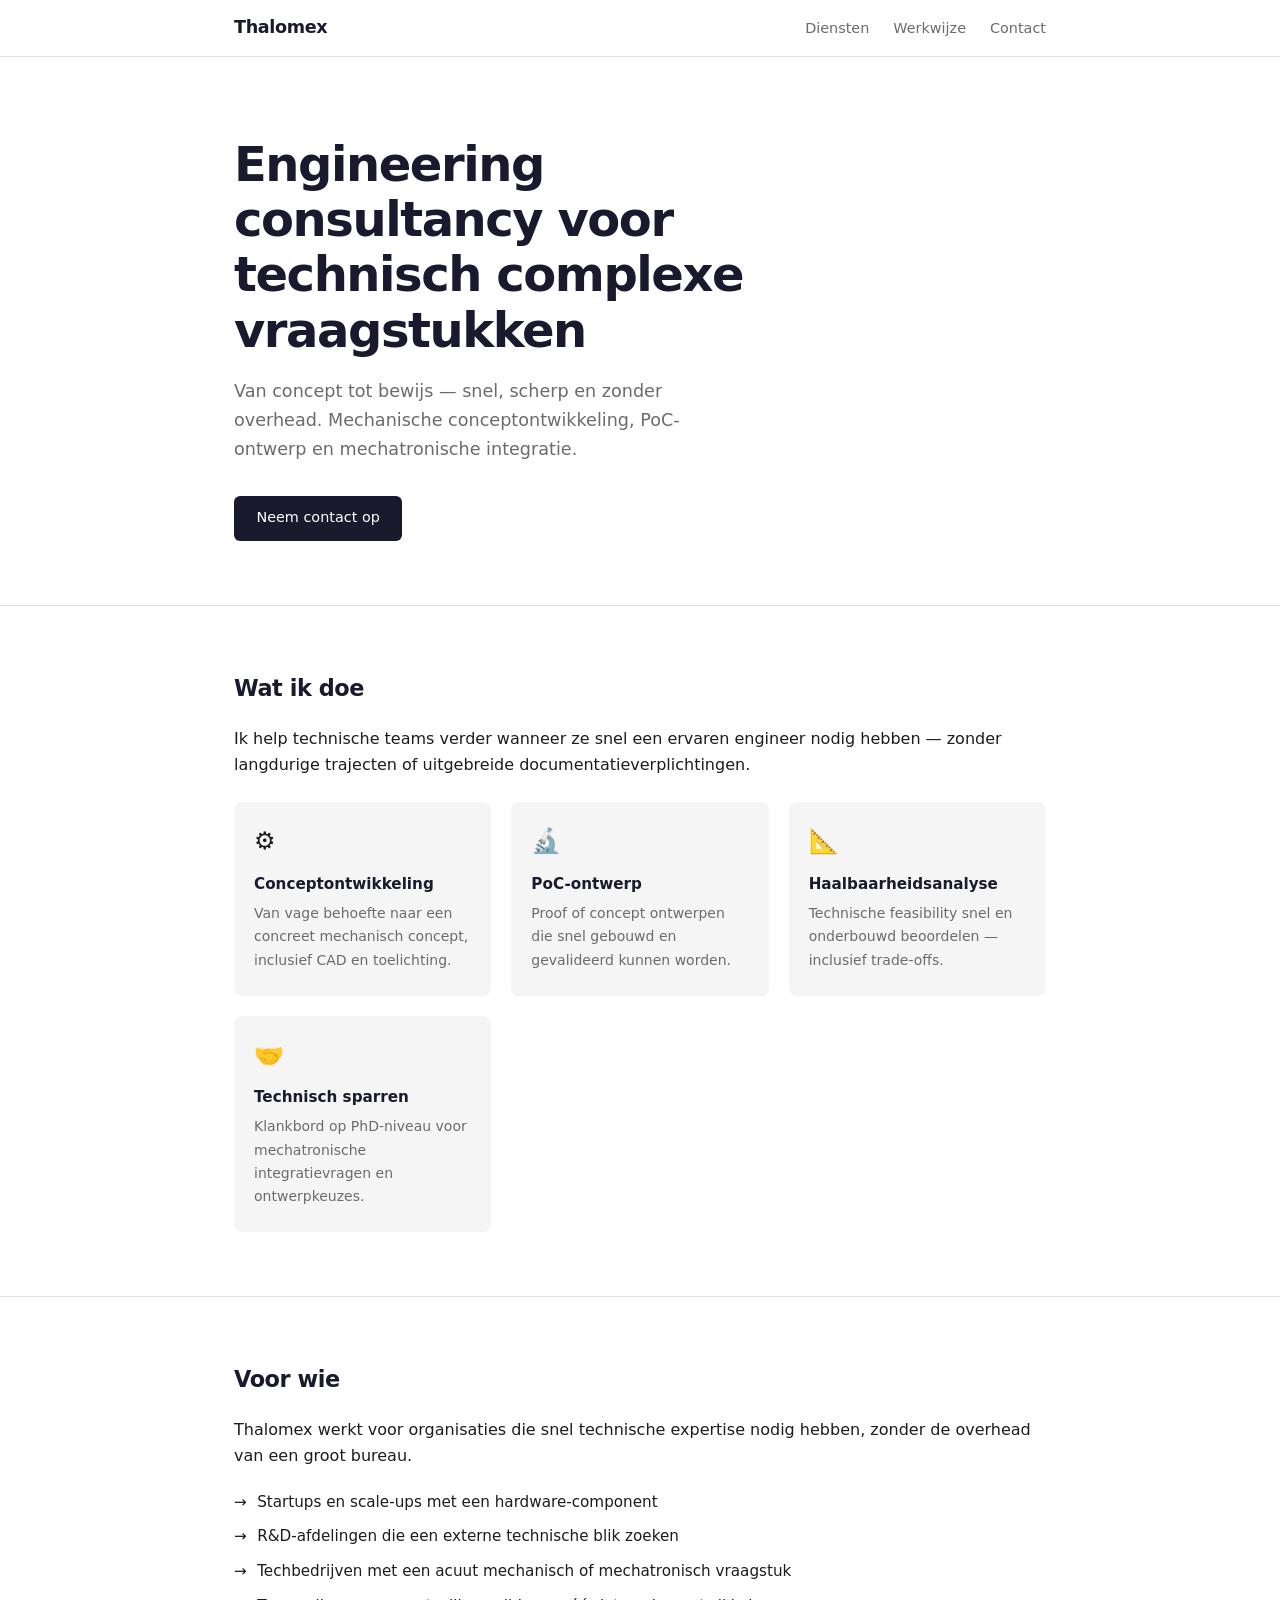
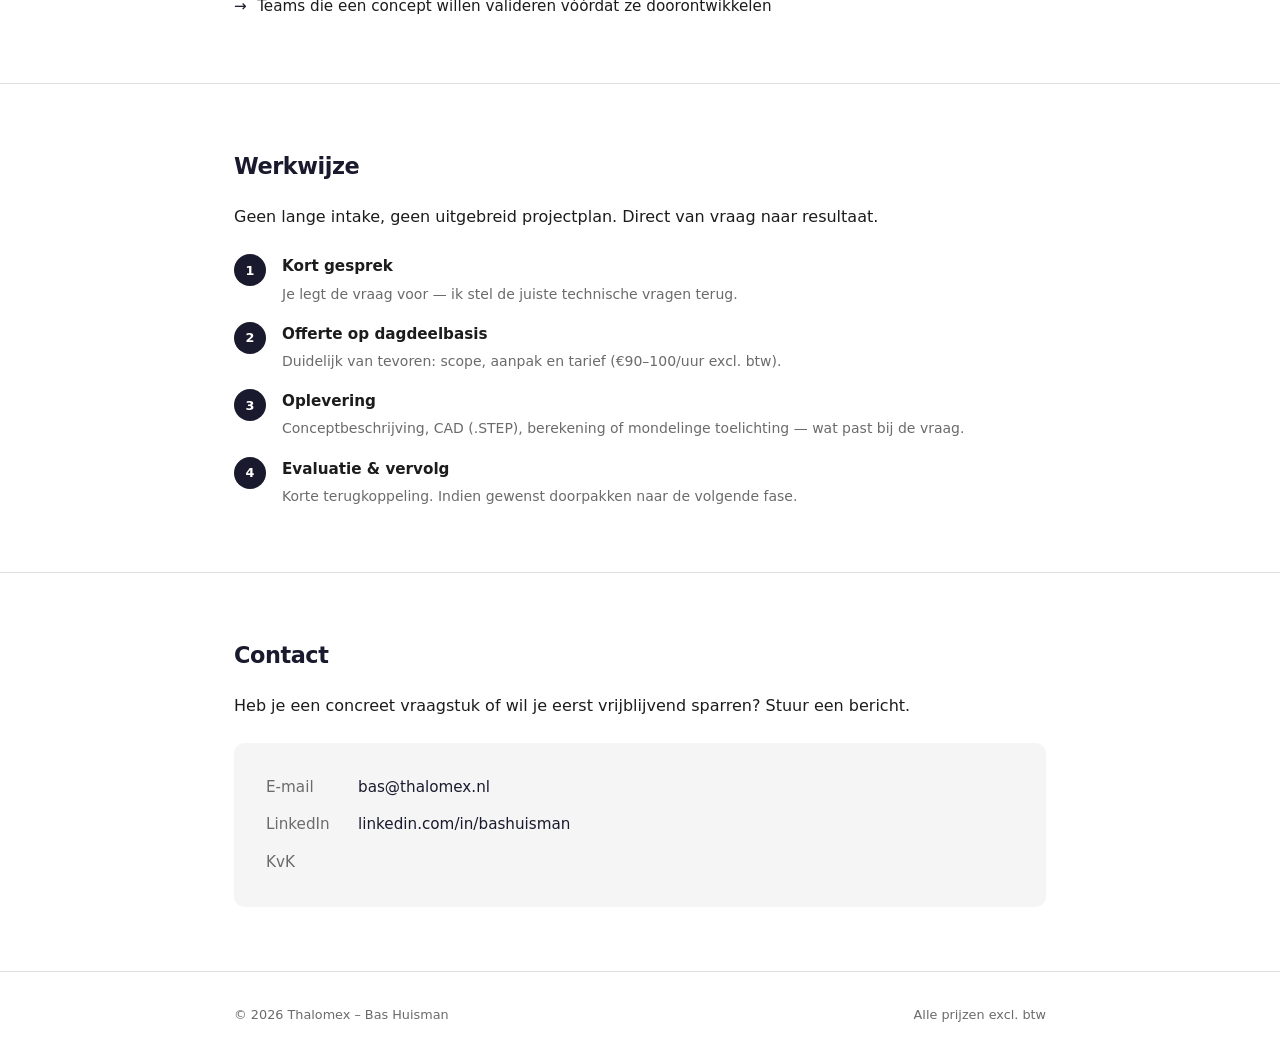
==== index.html @ b9c7ddb4 "Create index.html eerste versie" ====
<!DOCTYPE html>
<html lang="nl">
<head>
  <meta charset="UTF-8" />
  <meta name="viewport" content="width=device-width, initial-scale=1.0" />
  <meta name="description" content="Thalomex – engineering consultancy voor mechanische conceptontwikkeling, PoC-ontwerp en mechatronische integratie." />
  <title>Thalomex – Engineering Consultancy</title>
  <style>
    /* ── Reset & base ── */
    *, *::before, *::after { box-sizing: border-box; margin: 0; padding: 0; }

    :root {
      --clr-bg:       #ffffff;
      --clr-surface:  #f5f5f5;
      --clr-accent:   #1a1a2e;   /* donkerblauw – aanpassen naar merkkleur */
      --clr-text:     #1c1c1c;
      --clr-muted:    #6b6b6b;
      --clr-border:   #e0e0e0;
      --max-w:        860px;
      --gap:          2rem;
    }

    body {
      font-family: system-ui, -apple-system, "Segoe UI", sans-serif;
      background: var(--clr-bg);
      color: var(--clr-text);
      line-height: 1.65;
    }

    /* ── Layout helpers ── */
    .container {
      max-width: var(--max-w);
      margin: 0 auto;
      padding: 0 1.5rem;
    }

    section { padding: 4rem 0; }
    section + section { border-top: 1px solid var(--clr-border); }

    h2 {
      font-size: 1.4rem;
      font-weight: 600;
      letter-spacing: -0.02em;
      margin-bottom: 1.2rem;
      color: var(--clr-accent);
    }

    p { color: var(--clr-text); }
    p + p { margin-top: 0.75rem; }

    /* ── Header / nav ── */
    header {
      position: sticky;
      top: 0;
      background: var(--clr-bg);
      border-bottom: 1px solid var(--clr-border);
      z-index: 100;
    }

    nav {
      display: flex;
      align-items: center;
      justify-content: space-between;
      height: 3.5rem;
      max-width: var(--max-w);
      margin: 0 auto;
      padding: 0 1.5rem;
    }

    .nav-logo {
      font-weight: 700;
      font-size: 1.1rem;
      letter-spacing: -0.02em;
      color: var(--clr-accent);
      text-decoration: none;
    }

    .nav-links {
      display: flex;
      gap: 1.5rem;
      list-style: none;
    }

    .nav-links a {
      font-size: 0.9rem;
      color: var(--clr-muted);
      text-decoration: none;
      transition: color 0.15s;
    }

    .nav-links a:hover { color: var(--clr-accent); }

    /* ── Hero ── */
    #hero {
      padding: 5rem 0 4rem;
      border-top: none;
    }

    #hero h1 {
      font-size: clamp(2rem, 5vw, 3rem);
      font-weight: 700;
      letter-spacing: -0.03em;
      line-height: 1.15;
      color: var(--clr-accent);
      max-width: 620px;
      margin-bottom: 1.2rem;
    }

    #hero .tagline {
      font-size: 1.1rem;
      color: var(--clr-muted);
      max-width: 500px;
      margin-bottom: 2rem;
    }

    .btn {
      display: inline-block;
      padding: 0.65rem 1.4rem;
      background: var(--clr-accent);
      color: #fff;
      text-decoration: none;
      border-radius: 6px;
      font-size: 0.9rem;
      font-weight: 500;
      transition: opacity 0.15s;
    }

    .btn:hover { opacity: 0.85; }

    /* ── Diensten grid ── */
    .diensten-grid {
      display: grid;
      grid-template-columns: repeat(auto-fit, minmax(200px, 1fr));
      gap: 1.25rem;
      margin-top: 1.5rem;
    }

    .dienst-kaart {
      background: var(--clr-surface);
      border-radius: 8px;
      padding: 1.25rem 1.25rem 1.5rem;
    }

    .dienst-kaart .icon {
      font-size: 1.5rem;
      margin-bottom: 0.6rem;
      display: block;
    }

    .dienst-kaart strong {
      display: block;
      font-size: 0.95rem;
      font-weight: 600;
      margin-bottom: 0.35rem;
      color: var(--clr-accent);
    }

    .dienst-kaart p {
      font-size: 0.875rem;
      color: var(--clr-muted);
    }

    /* ── Voor wie ── */
    .voor-wie-lijst {
      list-style: none;
      margin-top: 1.25rem;
      display: flex;
      flex-direction: column;
      gap: 0.6rem;
    }

    .voor-wie-lijst li {
      display: flex;
      gap: 0.65rem;
      font-size: 0.95rem;
      color: var(--clr-text);
    }

    .voor-wie-lijst li::before {
      content: "→";
      color: var(--clr-accent);
      flex-shrink: 0;
    }

    /* ── Werkwijze ── */
    .stappen {
      margin-top: 1.5rem;
      display: flex;
      flex-direction: column;
      gap: 1rem;
      counter-reset: stap;
    }

    .stap {
      display: flex;
      gap: 1rem;
      align-items: flex-start;
    }

    .stap-nr {
      counter-increment: stap;
      flex-shrink: 0;
      width: 2rem;
      height: 2rem;
      border-radius: 50%;
      background: var(--clr-accent);
      color: #fff;
      font-size: 0.8rem;
      font-weight: 700;
      display: flex;
      align-items: center;
      justify-content: center;
    }

    .stap-nr::before { content: counter(stap); }

    .stap-tekst strong {
      display: block;
      font-size: 0.95rem;
      margin-bottom: 0.2rem;
    }

    .stap-tekst p {
      font-size: 0.875rem;
      color: var(--clr-muted);
    }

    /* ── Contact ── */
    #contact .contact-blok {
      background: var(--clr-surface);
      border-radius: 10px;
      padding: 2rem;
      margin-top: 1.5rem;
      display: flex;
      flex-direction: column;
      gap: 0.75rem;
    }

    .contact-regel {
      display: flex;
      gap: 0.75rem;
      align-items: center;
      font-size: 0.95rem;
    }

    .contact-regel .label {
      color: var(--clr-muted);
      width: 80px;
      flex-shrink: 0;
    }

    .contact-regel a {
      color: var(--clr-accent);
      text-decoration: none;
    }

    .contact-regel a:hover { text-decoration: underline; }

    /* ── Footer ── */
    footer {
      border-top: 1px solid var(--clr-border);
      padding: 2rem 0;
      font-size: 0.8rem;
      color: var(--clr-muted);
    }

    footer .container {
      display: flex;
      justify-content: space-between;
      align-items: center;
      flex-wrap: wrap;
      gap: 0.5rem;
    }

    /* ── Responsive ── */
    @media (max-width: 540px) {
      .nav-links { display: none; }
      .diensten-grid { grid-template-columns: 1fr; }
    }
  </style>
</head>
<body>

  <!-- ── Header ── -->
  <header>
    <nav>
      <a class="nav-logo" href="#hero">Thalomex</a>
      <ul class="nav-links">
        <li><a href="#diensten">Diensten</a></li>
        <li><a href="#werkwijze">Werkwijze</a></li>
        <li><a href="#contact">Contact</a></li>
      </ul>
    </nav>
  </header>

  <!-- ── Hero ── -->
  <section id="hero">
    <div class="container">
      <h1>Engineering consultancy voor technisch complexe vraagstukken</h1>
      <p class="tagline">
        Van concept tot bewijs — snel, scherp en zonder overhead.
        Mechanische conceptontwikkeling, PoC-ontwerp en mechatronische integratie.
      </p>
      <a class="btn" href="#contact">Neem contact op</a>
    </div>
  </section>

  <!-- ── Diensten ── -->
  <section id="diensten">
    <div class="container">
      <h2>Wat ik doe</h2>
      <p>Ik help technische teams verder wanneer ze snel een ervaren engineer nodig hebben — zonder langdurige trajecten of uitgebreide documentatieverplichtingen.</p>
      <div class="diensten-grid">
        <div class="dienst-kaart">
          <span class="icon">⚙️</span>
          <strong>Conceptontwikkeling</strong>
          <p>Van vage behoefte naar een concreet mechanisch concept, inclusief CAD en toelichting.</p>
        </div>
        <div class="dienst-kaart">
          <span class="icon">🔬</span>
          <strong>PoC-ontwerp</strong>
          <p>Proof of concept ontwerpen die snel gebouwd en gevalideerd kunnen worden.</p>
        </div>
        <div class="dienst-kaart">
          <span class="icon">📐</span>
          <strong>Haalbaarheidsanalyse</strong>
          <p>Technische feasibility snel en onderbouwd beoordelen — inclusief trade-offs.</p>
        </div>
        <div class="dienst-kaart">
          <span class="icon">🤝</span>
          <strong>Technisch sparren</strong>
          <p>Klankbord op PhD-niveau voor mechatronische integratievragen en ontwerpkeuzes.</p>
        </div>
      </div>
    </div>
  </section>

  <!-- ── Voor wie ── -->
  <section id="voor-wie">
    <div class="container">
      <h2>Voor wie</h2>
      <p>Thalomex werkt voor organisaties die snel technische expertise nodig hebben, zonder de overhead van een groot bureau.</p>
      <ul class="voor-wie-lijst">
        <li>Startups en scale-ups met een hardware-component</li>
        <li>R&amp;D-afdelingen die een externe technische blik zoeken</li>
        <li>Techbedrijven met een acuut mechanisch of mechatronisch vraagstuk</li>
        <li>Teams die een concept willen valideren vóórdat ze doorontwikkelen</li>
      </ul>
    </div>
  </section>

  <!-- ── Werkwijze ── -->
  <section id="werkwijze">
    <div class="container">
      <h2>Werkwijze</h2>
      <p>Geen lange intake, geen uitgebreid projectplan. Direct van vraag naar resultaat.</p>
      <div class="stappen">
        <div class="stap">
          <div class="stap-nr"></div>
          <div class="stap-tekst">
            <strong>Kort gesprek</strong>
            <p>Je legt de vraag voor — ik stel de juiste technische vragen terug.</p>
          </div>
        </div>
        <div class="stap">
          <div class="stap-nr"></div>
          <div class="stap-tekst">
            <strong>Offerte op dagdeelbasis</strong>
            <p>Duidelijk van tevoren: scope, aanpak en tarief (€90–100/uur excl. btw).</p>
          </div>
        </div>
        <div class="stap">
          <div class="stap-nr"></div>
          <div class="stap-tekst">
            <strong>Oplevering</strong>
            <p>Conceptbeschrijving, CAD (.STEP), berekening of mondelinge toelichting — wat past bij de vraag.</p>
          </div>
        </div>
        <div class="stap">
          <div class="stap-nr"></div>
          <div class="stap-tekst">
            <strong>Evaluatie &amp; vervolg</strong>
            <p>Korte terugkoppeling. Indien gewenst doorpakken naar de volgende fase.</p>
          </div>
        </div>
      </div>
    </div>
  </section>

  <!-- ── Contact ── -->
  <section id="contact">
    <div class="container">
      <h2>Contact</h2>
      <p>Heb je een concreet vraagstuk of wil je eerst vrijblijvend sparren? Stuur een bericht.</p>
      <div class="contact-blok">
        <div class="contact-regel">
          <span class="label">E-mail</span>
          <!-- Vervang door jouw zakelijk e-mailadres -->
          <a href="mailto:bas@thalomex.nl">bas@thalomex.nl</a>
        </div>
        <div class="contact-regel">
          <span class="label">LinkedIn</span>
          <!-- Vervang door jouw LinkedIn-URL -->
          <a href="https://linkedin.com/in/bashuisman" target="_blank" rel="noopener">linkedin.com/in/bashuisman</a>
        </div>
        <div class="contact-regel">
          <span class="label">KvK</span>
          <span><!-- Voeg KvK-nummer toe --></span>
        </div>
      </div>
    </div>
  </section>

  <!-- ── Footer ── -->
  <footer>
    <div class="container">
      <span>© 2026 Thalomex – Bas Huisman</span>
      <span>Alle prijzen excl. btw</span>
    </div>
  </footer>

</body>
</html>
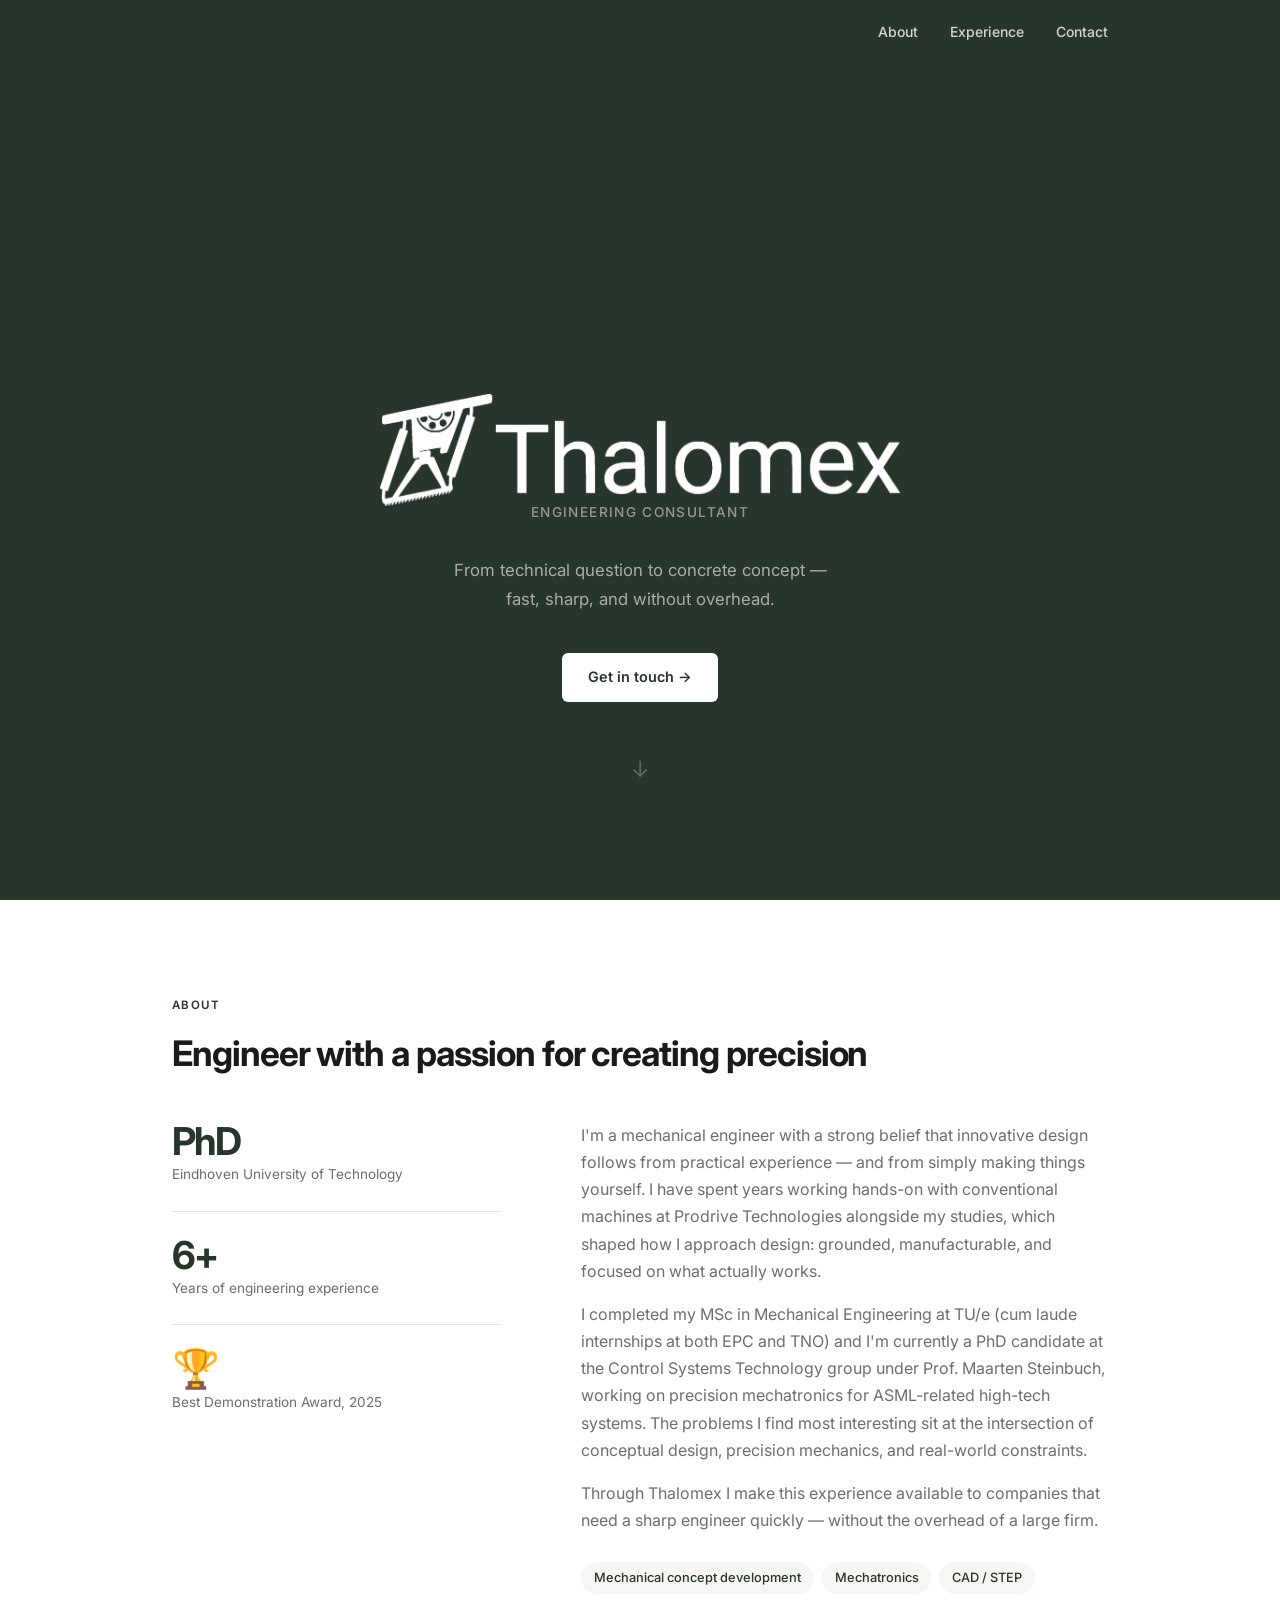
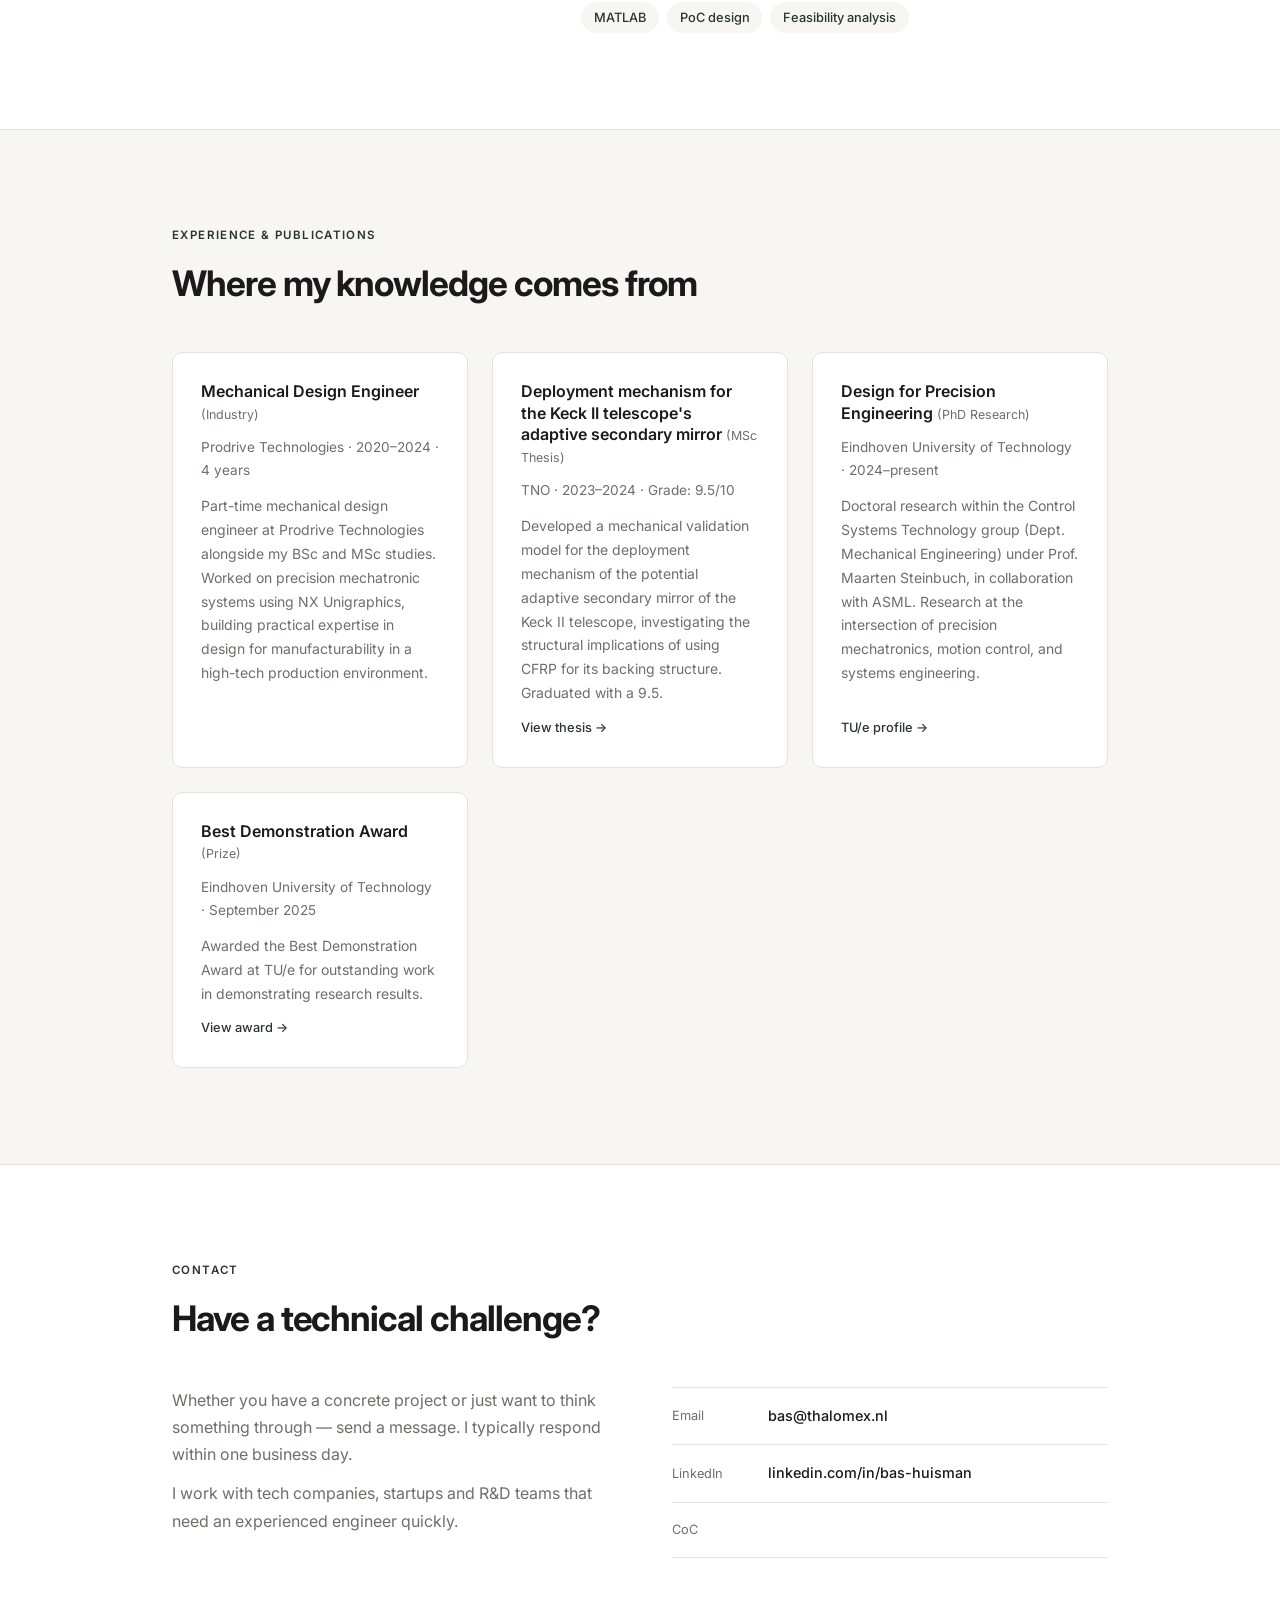
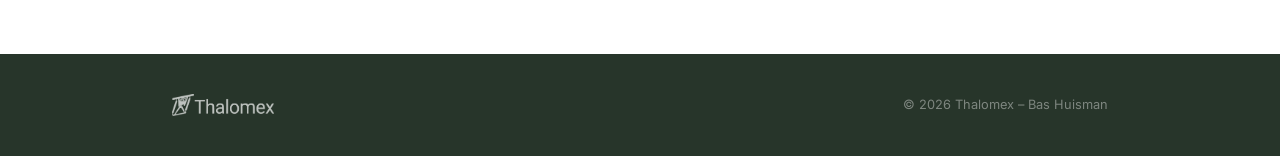
==== commit 0e1418f9: "2" ====
--- a/index.html
+++ b/index.html
@@ -1,411 +1,504 @@
 <!DOCTYPE html>
-<html lang="nl">
+<html lang="en">
 <head>
   <meta charset="UTF-8" />
   <meta name="viewport" content="width=device-width, initial-scale=1.0" />
-  <meta name="description" content="Thalomex – engineering consultancy voor mechanische conceptontwikkeling, PoC-ontwerp en mechatronische integratie." />
-  <title>Thalomex – Engineering Consultancy</title>
+  <meta name="description" content="Bas Huisman – engineering consultant. Mechanical concept development, PoC design and mechatronic integration via Thalomex." />
+  <title>Bas Huisman – Thalomex</title>
+  <link rel="preconnect" href="https://fonts.googleapis.com" />
+  <link rel="preconnect" href="https://fonts.gstatic.com" crossorigin />
+  <link href="https://fonts.googleapis.com/css2?family=Inter:wght@300;400;500;600;700&display=swap" rel="stylesheet" />
   <style>
-    /* ── Reset & base ── */
+
+    /* ─── Tokens ─────────────────────────────────────────────────── */
+    :root {
+      --green:     #27352a;
+      --white:     #ffffff;
+      --off-white: #f7f6f3;
+      --text:      #1a1a1a;
+      --muted:     #6b7068;
+      --border:    #e4e4e0;
+      --max:       1000px;
+      --radius:    10px;
+      --nav-h:     64px;
+      --nav-pad:   32px;
+      --logo-h:    28px;
+    }
+
+    /* ─── Reset ──────────────────────────────────────────────────── */
     *, *::before, *::after { box-sizing: border-box; margin: 0; padding: 0; }
-
-    :root {
-      --clr-bg:       #ffffff;
-      --clr-surface:  #f5f5f5;
-      --clr-accent:   #1a1a2e;   /* donkerblauw – aanpassen naar merkkleur */
-      --clr-text:     #1c1c1c;
-      --clr-muted:    #6b6b6b;
-      --clr-border:   #e0e0e0;
-      --max-w:        860px;
-      --gap:          2rem;
-    }
+    html { scroll-behavior: smooth; }
 
     body {
-      font-family: system-ui, -apple-system, "Segoe UI", sans-serif;
-      background: var(--clr-bg);
-      color: var(--clr-text);
-      line-height: 1.65;
-    }
-
-    /* ── Layout helpers ── */
-    .container {
-      max-width: var(--max-w);
+      font-family: 'Inter', system-ui, sans-serif;
+      background: var(--white);
+      color: var(--text);
+      line-height: 1.7;
+      -webkit-font-smoothing: antialiased;
+    }
+
+    img { display: block; max-width: 100%; }
+
+    /* ─── Utility ────────────────────────────────────────────────── */
+    .wrap {
+      max-width: var(--max);
       margin: 0 auto;
-      padding: 0 1.5rem;
-    }
-
-    section { padding: 4rem 0; }
-    section + section { border-top: 1px solid var(--clr-border); }
+      padding: 0 2rem;
+    }
+
+    .section { padding: 6rem 0; }
+
+    .section-label {
+      font-size: 0.72rem;
+      font-weight: 600;
+      letter-spacing: 0.12em;
+      text-transform: uppercase;
+      color: var(--green);
+      margin-bottom: 1rem;
+    }
 
     h2 {
+      font-size: clamp(1.6rem, 3vw, 2.2rem);
+      font-weight: 700;
+      letter-spacing: -0.03em;
+      line-height: 1.2;
+      color: var(--text);
+      margin-bottom: 1.25rem;
+    }
+
+    .divider { border: none; border-top: 1px solid var(--border); }
+
+    /* ─── Floating logo ──────────────────────────────────────────── */
+    /* Single logo element that lives at center of hero and flies to nav */
+    #floating-logo {
+      position: fixed;
+      z-index: 300;
+      pointer-events: none;
+      transform-origin: left top;
+      /* Position set by JS */
+    }
+
+    #floating-logo img {
+      height: var(--logo-h);
+      width: auto;
+      display: block;
+    }
+
+    #floating-logo .fl-dark { display: none; }
+
+    /* ─── Nav ────────────────────────────────────────────────────── */
+    #nav {
+      position: fixed;
+      top: 0; left: 0; right: 0;
+      z-index: 200;
+      transition: background 0.3s, border-color 0.3s;
+    }
+
+    #nav.scrolled {
+      background: rgba(255,255,255,0.96);
+      border-bottom: 1px solid var(--border);
+      backdrop-filter: blur(8px);
+    }
+
+    .nav-inner {
+      display: flex;
+      align-items: center;
+      justify-content: flex-end; /* links on the right; logo is floating */
+      height: var(--nav-h);
+      max-width: var(--max);
+      margin: 0 auto;
+      padding: 0 2rem;
+    }
+
+    .nav-links {
+      display: flex;
+      gap: 2rem;
+      list-style: none;
+    }
+
+    .nav-links a {
+      font-size: 0.875rem;
+      font-weight: 500;
+      text-decoration: none;
+      color: rgba(255,255,255,0.8);
+      transition: color 0.15s;
+    }
+
+    .nav-links a:hover { color: var(--white); }
+    #nav.scrolled .nav-links a { color: var(--muted); }
+    #nav.scrolled .nav-links a:hover { color: var(--text); }
+
+    /* ─── Hero ───────────────────────────────────────────────────── */
+    #hero {
+      background: var(--green);
+      min-height: 100svh;
+      display: flex;
+      flex-direction: column;
+      align-items: center;
+      justify-content: flex-end;
+      padding-bottom: 7rem;
+      text-align: center;
+    }
+
+    .hero-label {
+      font-size: 0.85rem;
+      font-weight: 500;
+      color: rgba(255,255,255,0.5);
+      letter-spacing: 0.1em;
+      text-transform: uppercase;
+      margin-bottom: 2rem;
+    }
+
+    .hero-sub {
+      font-size: 1.05rem;
+      color: rgba(255,255,255,0.6);
+      max-width: 460px;
+      margin: 0 auto 2.5rem;
+    }
+
+    .hero-cta {
+      display: inline-flex;
+      align-items: center;
+      gap: 0.5rem;
+      padding: 0.75rem 1.6rem;
+      background: var(--white);
+      color: var(--green);
+      border-radius: 6px;
+      font-size: 0.9rem;
+      font-weight: 600;
+      text-decoration: none;
+      transition: opacity 0.15s;
+    }
+
+    .hero-cta:hover { opacity: 0.9; }
+
+    /* Scroll hint */
+    .scroll-hint {
+      margin-top: 3rem;
+      color: rgba(255,255,255,0.25);
       font-size: 1.4rem;
+      animation: bounce 2s infinite;
+    }
+
+    @keyframes bounce {
+      0%, 100% { transform: translateY(0); }
+      50%       { transform: translateY(6px); }
+    }
+
+    /* ─── About ──────────────────────────────────────────────────── */
+    #about { background: var(--white); }
+
+    .about-grid {
+      display: grid;
+      grid-template-columns: 1fr 1.6fr;
+      gap: 5rem;
+      align-items: start;
+      margin-top: 3rem;
+    }
+
+    .about-stats {
+      display: flex;
+      flex-direction: column;
+      gap: 1.5rem;
+    }
+
+    .stat-block {
+      padding-bottom: 1.5rem;
+      border-bottom: 1px solid var(--border);
+    }
+
+    .stat-block:last-child { border-bottom: none; }
+
+    .stat-nr {
+      font-size: 2.4rem;
+      font-weight: 700;
+      letter-spacing: -0.04em;
+      color: var(--green);
+      line-height: 1;
+      margin-bottom: 0.2rem;
+    }
+
+    .stat-label { font-size: 0.85rem; color: var(--muted); }
+
+    .about-bio p {
+      color: var(--muted);
+      margin-bottom: 1rem;
+      font-size: 1rem;
+    }
+
+    .about-bio p:last-child { margin-bottom: 0; }
+
+    .tags {
+      display: flex;
+      flex-wrap: wrap;
+      gap: 0.5rem;
+      margin-top: 1.75rem;
+    }
+
+    .tag {
+      display: inline-block;
+      padding: 0.3rem 0.8rem;
+      background: var(--off-white);
+      border-radius: 100px;
+      font-size: 0.8rem;
+      font-weight: 500;
+      color: var(--green);
+    }
+
+    /* ─── Experience ─────────────────────────────────────────────── */
+    #experience { background: var(--off-white); }
+
+    .experience-grid {
+      display: grid;
+      grid-template-columns: repeat(auto-fit, minmax(280px, 1fr));
+      gap: 1.5rem;
+      margin-top: 3rem;
+    }
+
+    .exp-card {
+      background: var(--white);
+      border: 1px solid var(--border);
+      border-radius: var(--radius);
+      padding: 1.75rem;
+      display: flex;
+      flex-direction: column;
+      gap: 0.75rem;
+      transition: border-color 0.2s, box-shadow 0.2s;
+    }
+
+    .exp-card:hover {
+      border-color: var(--green);
+      box-shadow: 0 4px 20px rgba(39,53,42,0.08);
+    }
+
+    .exp-card h3 {
+      font-size: 1rem;
       font-weight: 600;
-      letter-spacing: -0.02em;
-      margin-bottom: 1.2rem;
-      color: var(--clr-accent);
-    }
-
-    p { color: var(--clr-text); }
-    p + p { margin-top: 0.75rem; }
-
-    /* ── Header / nav ── */
-    header {
-      position: sticky;
-      top: 0;
-      background: var(--clr-bg);
-      border-bottom: 1px solid var(--clr-border);
-      z-index: 100;
-    }
-
-    nav {
+      color: var(--text);
+      line-height: 1.35;
+    }
+
+    .exp-type {
+      font-size: 0.78rem;
+      font-weight: 400;
+      color: var(--muted);
+    }
+
+    .exp-card .org { font-size: 0.85rem; color: var(--muted); }
+    .exp-card p { font-size: 0.875rem; color: var(--muted); flex-grow: 1; }
+
+    .exp-link {
+      display: inline-flex;
+      align-items: center;
+      gap: 0.35rem;
+      font-size: 0.8rem;
+      font-weight: 500;
+      color: var(--green);
+      text-decoration: none;
+    }
+
+    .exp-link:hover { text-decoration: underline; }
+
+    /* ─── Contact ────────────────────────────────────────────────── */
+    #contact { background: var(--white); }
+
+    .contact-grid {
+      display: grid;
+      grid-template-columns: 1fr 1fr;
+      gap: 4rem;
+      align-items: start;
+      margin-top: 3rem;
+    }
+
+    .contact-intro p { color: var(--muted); margin-bottom: 0.75rem; }
+
+    .contact-details { display: flex; flex-direction: column; }
+
+    .contact-row {
+      display: flex;
+      gap: 1rem;
+      padding: 1rem 0;
+      border-bottom: 1px solid var(--border);
+      align-items: center;
+      font-size: 0.9rem;
+    }
+
+    .contact-row:first-child { border-top: 1px solid var(--border); }
+
+    .contact-row .lbl {
+      width: 80px;
+      flex-shrink: 0;
+      color: var(--muted);
+      font-size: 0.8rem;
+    }
+
+    .contact-row a { color: var(--text); text-decoration: none; font-weight: 500; }
+    .contact-row a:hover { color: var(--green); }
+
+    /* ─── Footer ─────────────────────────────────────────────────── */
+    footer { background: var(--green); padding: 2.5rem 0; }
+
+    .footer-inner {
       display: flex;
       align-items: center;
       justify-content: space-between;
-      height: 3.5rem;
-      max-width: var(--max-w);
-      margin: 0 auto;
-      padding: 0 1.5rem;
-    }
-
-    .nav-logo {
-      font-weight: 700;
-      font-size: 1.1rem;
-      letter-spacing: -0.02em;
-      color: var(--clr-accent);
-      text-decoration: none;
-    }
-
-    .nav-links {
-      display: flex;
-      gap: 1.5rem;
-      list-style: none;
-    }
-
-    .nav-links a {
-      font-size: 0.9rem;
-      color: var(--clr-muted);
-      text-decoration: none;
-      transition: color 0.15s;
-    }
-
-    .nav-links a:hover { color: var(--clr-accent); }
-
-    /* ── Hero ── */
-    #hero {
-      padding: 5rem 0 4rem;
-      border-top: none;
-    }
-
-    #hero h1 {
-      font-size: clamp(2rem, 5vw, 3rem);
-      font-weight: 700;
-      letter-spacing: -0.03em;
-      line-height: 1.15;
-      color: var(--clr-accent);
-      max-width: 620px;
-      margin-bottom: 1.2rem;
-    }
-
-    #hero .tagline {
-      font-size: 1.1rem;
-      color: var(--clr-muted);
-      max-width: 500px;
-      margin-bottom: 2rem;
-    }
-
-    .btn {
-      display: inline-block;
-      padding: 0.65rem 1.4rem;
-      background: var(--clr-accent);
-      color: #fff;
-      text-decoration: none;
-      border-radius: 6px;
-      font-size: 0.9rem;
-      font-weight: 500;
-      transition: opacity 0.15s;
-    }
-
-    .btn:hover { opacity: 0.85; }
-
-    /* ── Diensten grid ── */
-    .diensten-grid {
-      display: grid;
-      grid-template-columns: repeat(auto-fit, minmax(200px, 1fr));
-      gap: 1.25rem;
-      margin-top: 1.5rem;
-    }
-
-    .dienst-kaart {
-      background: var(--clr-surface);
-      border-radius: 8px;
-      padding: 1.25rem 1.25rem 1.5rem;
-    }
-
-    .dienst-kaart .icon {
-      font-size: 1.5rem;
-      margin-bottom: 0.6rem;
-      display: block;
-    }
-
-    .dienst-kaart strong {
-      display: block;
-      font-size: 0.95rem;
-      font-weight: 600;
-      margin-bottom: 0.35rem;
-      color: var(--clr-accent);
-    }
-
-    .dienst-kaart p {
-      font-size: 0.875rem;
-      color: var(--clr-muted);
-    }
-
-    /* ── Voor wie ── */
-    .voor-wie-lijst {
-      list-style: none;
-      margin-top: 1.25rem;
-      display: flex;
-      flex-direction: column;
-      gap: 0.6rem;
-    }
-
-    .voor-wie-lijst li {
-      display: flex;
-      gap: 0.65rem;
-      font-size: 0.95rem;
-      color: var(--clr-text);
-    }
-
-    .voor-wie-lijst li::before {
-      content: "→";
-      color: var(--clr-accent);
-      flex-shrink: 0;
-    }
-
-    /* ── Werkwijze ── */
-    .stappen {
-      margin-top: 1.5rem;
-      display: flex;
-      flex-direction: column;
+      flex-wrap: wrap;
       gap: 1rem;
-      counter-reset: stap;
-    }
-
-    .stap {
-      display: flex;
-      gap: 1rem;
-      align-items: flex-start;
-    }
-
-    .stap-nr {
-      counter-increment: stap;
-      flex-shrink: 0;
-      width: 2rem;
-      height: 2rem;
-      border-radius: 50%;
-      background: var(--clr-accent);
-      color: #fff;
-      font-size: 0.8rem;
-      font-weight: 700;
-      display: flex;
-      align-items: center;
-      justify-content: center;
-    }
-
-    .stap-nr::before { content: counter(stap); }
-
-    .stap-tekst strong {
-      display: block;
-      font-size: 0.95rem;
-      margin-bottom: 0.2rem;
-    }
-
-    .stap-tekst p {
-      font-size: 0.875rem;
-      color: var(--clr-muted);
-    }
-
-    /* ── Contact ── */
-    #contact .contact-blok {
-      background: var(--clr-surface);
-      border-radius: 10px;
-      padding: 2rem;
-      margin-top: 1.5rem;
-      display: flex;
-      flex-direction: column;
-      gap: 0.75rem;
-    }
-
-    .contact-regel {
-      display: flex;
-      gap: 0.75rem;
-      align-items: center;
-      font-size: 0.95rem;
-    }
-
-    .contact-regel .label {
-      color: var(--clr-muted);
-      width: 80px;
-      flex-shrink: 0;
-    }
-
-    .contact-regel a {
-      color: var(--clr-accent);
-      text-decoration: none;
-    }
-
-    .contact-regel a:hover { text-decoration: underline; }
-
-    /* ── Footer ── */
-    footer {
-      border-top: 1px solid var(--clr-border);
-      padding: 2rem 0;
-      font-size: 0.8rem;
-      color: var(--clr-muted);
-    }
-
-    footer .container {
-      display: flex;
-      justify-content: space-between;
-      align-items: center;
-      flex-wrap: wrap;
-      gap: 0.5rem;
-    }
-
-    /* ── Responsive ── */
-    @media (max-width: 540px) {
-      .nav-links { display: none; }
-      .diensten-grid { grid-template-columns: 1fr; }
-    }
+    }
+
+    footer img { height: 22px; width: auto; opacity: 0.7; }
+    .footer-copy { font-size: 0.8rem; color: rgba(255,255,255,0.4); }
+
+    /* ─── Fade-in ────────────────────────────────────────────────── */
+    .fade-in {
+      opacity: 0;
+      transform: translateY(20px);
+      transition: opacity 0.55s ease, transform 0.55s ease;
+    }
+
+    .fade-in.visible { opacity: 1; transform: translateY(0); }
+
+    /* ─── Responsive ─────────────────────────────────────────────── */
+    @media (max-width: 720px) {
+      .about-grid   { grid-template-columns: 1fr; gap: 2.5rem; }
+      .contact-grid { grid-template-columns: 1fr; }
+      .nav-links    { display: none; }
+      .section      { padding: 4rem 0; }
+    }
+
   </style>
 </head>
 <body>
 
-  <!-- ── Header ── -->
-  <header>
-    <nav>
-      <a class="nav-logo" href="#hero">Thalomex</a>
+  <!-- ── Floating logo (animates from hero center → nav) ── -->
+  <div id="floating-logo">
+    <img class="fl-white" src="logo_white.png" alt="Thalomex" />
+    <img class="fl-dark"  src="logo_dark.png"  alt="Thalomex" />
+  </div>
+
+  <!-- ── Nav (no logo here — floating logo takes that role) ── -->
+  <nav id="nav">
+    <div class="nav-inner">
       <ul class="nav-links">
-        <li><a href="#diensten">Diensten</a></li>
-        <li><a href="#werkwijze">Werkwijze</a></li>
+        <li><a href="#about">About</a></li>
+        <li><a href="#experience">Experience</a></li>
         <li><a href="#contact">Contact</a></li>
       </ul>
-    </nav>
-  </header>
+    </div>
+  </nav>
 
   <!-- ── Hero ── -->
   <section id="hero">
-    <div class="container">
-      <h1>Engineering consultancy voor technisch complexe vraagstukken</h1>
-      <p class="tagline">
-        Van concept tot bewijs — snel, scherp en zonder overhead.
-        Mechanische conceptontwikkeling, PoC-ontwerp en mechatronische integratie.
-      </p>
-      <a class="btn" href="#contact">Neem contact op</a>
+    <div class="hero-text">
+      <p class="hero-label">Engineering Consultant</p>
+      <p class="hero-sub">From technical question to concrete concept —<br>fast, sharp, and without overhead.</p>
+      <a class="hero-cta" href="#contact">Get in touch →</a>
+      <div class="scroll-hint">↓</div>
     </div>
   </section>
 
-  <!-- ── Diensten ── -->
-  <section id="diensten">
-    <div class="container">
-      <h2>Wat ik doe</h2>
-      <p>Ik help technische teams verder wanneer ze snel een ervaren engineer nodig hebben — zonder langdurige trajecten of uitgebreide documentatieverplichtingen.</p>
-      <div class="diensten-grid">
-        <div class="dienst-kaart">
-          <span class="icon">⚙️</span>
-          <strong>Conceptontwikkeling</strong>
-          <p>Van vage behoefte naar een concreet mechanisch concept, inclusief CAD en toelichting.</p>
-        </div>
-        <div class="dienst-kaart">
-          <span class="icon">🔬</span>
-          <strong>PoC-ontwerp</strong>
-          <p>Proof of concept ontwerpen die snel gebouwd en gevalideerd kunnen worden.</p>
-        </div>
-        <div class="dienst-kaart">
-          <span class="icon">📐</span>
-          <strong>Haalbaarheidsanalyse</strong>
-          <p>Technische feasibility snel en onderbouwd beoordelen — inclusief trade-offs.</p>
-        </div>
-        <div class="dienst-kaart">
-          <span class="icon">🤝</span>
-          <strong>Technisch sparren</strong>
-          <p>Klankbord op PhD-niveau voor mechatronische integratievragen en ontwerpkeuzes.</p>
+  <!-- ── About ── -->
+  <section id="about" class="section">
+    <div class="wrap">
+      <p class="section-label fade-in">About</p>
+      <h2 class="fade-in">Engineer with a passion for creating precision</h2>
+      <div class="about-grid">
+        <div class="about-stats fade-in">
+          <div class="stat-block">
+            <div class="stat-nr">PhD</div>
+            <div class="stat-label">Eindhoven University of Technology</div>
+          </div>
+          <div class="stat-block">
+            <div class="stat-nr">6+</div>
+            <div class="stat-label">Years of engineering experience</div>
+          </div>
+          <div class="stat-block">
+            <div class="stat-nr">🏆</div>
+            <div class="stat-label">Best Demonstration Award, 2025</div>
+          </div>
+        </div>
+        <div class="about-bio fade-in">
+          <p>I'm a mechanical engineer with a strong belief that innovative design follows from practical experience — and from simply making things yourself. I have spent years working hands-on with conventional machines at Prodrive Technologies alongside my studies, which shaped how I approach design: grounded, manufacturable, and focused on what actually works.</p>
+          <p>I completed my MSc in Mechanical Engineering at TU/e (cum laude internships at both EPC and TNO) and I'm currently a PhD candidate at the Control Systems Technology group under Prof. Maarten Steinbuch, working on precision mechatronics for ASML-related high-tech systems. The problems I find most interesting sit at the intersection of conceptual design, precision mechanics, and real-world constraints.</p>
+          <p>Through Thalomex I make this experience available to companies that need a sharp engineer quickly — without the overhead of a large firm.</p>
+          <div class="tags">
+            <span class="tag">Mechanical concept development</span>
+            <span class="tag">Mechatronics</span>
+            <span class="tag">CAD / STEP</span>
+            <span class="tag">MATLAB</span>
+            <span class="tag">PoC design</span>
+            <span class="tag">Feasibility analysis</span>
+          </div>
         </div>
       </div>
     </div>
   </section>
 
-  <!-- ── Voor wie ── -->
-  <section id="voor-wie">
-    <div class="container">
-      <h2>Voor wie</h2>
-      <p>Thalomex werkt voor organisaties die snel technische expertise nodig hebben, zonder de overhead van een groot bureau.</p>
-      <ul class="voor-wie-lijst">
-        <li>Startups en scale-ups met een hardware-component</li>
-        <li>R&amp;D-afdelingen die een externe technische blik zoeken</li>
-        <li>Techbedrijven met een acuut mechanisch of mechatronisch vraagstuk</li>
-        <li>Teams die een concept willen valideren vóórdat ze doorontwikkelen</li>
-      </ul>
-    </div>
-  </section>
-
-  <!-- ── Werkwijze ── -->
-  <section id="werkwijze">
-    <div class="container">
-      <h2>Werkwijze</h2>
-      <p>Geen lange intake, geen uitgebreid projectplan. Direct van vraag naar resultaat.</p>
-      <div class="stappen">
-        <div class="stap">
-          <div class="stap-nr"></div>
-          <div class="stap-tekst">
-            <strong>Kort gesprek</strong>
-            <p>Je legt de vraag voor — ik stel de juiste technische vragen terug.</p>
-          </div>
-        </div>
-        <div class="stap">
-          <div class="stap-nr"></div>
-          <div class="stap-tekst">
-            <strong>Offerte op dagdeelbasis</strong>
-            <p>Duidelijk van tevoren: scope, aanpak en tarief (€90–100/uur excl. btw).</p>
-          </div>
-        </div>
-        <div class="stap">
-          <div class="stap-nr"></div>
-          <div class="stap-tekst">
-            <strong>Oplevering</strong>
-            <p>Conceptbeschrijving, CAD (.STEP), berekening of mondelinge toelichting — wat past bij de vraag.</p>
-          </div>
-        </div>
-        <div class="stap">
-          <div class="stap-nr"></div>
-          <div class="stap-tekst">
-            <strong>Evaluatie &amp; vervolg</strong>
-            <p>Korte terugkoppeling. Indien gewenst doorpakken naar de volgende fase.</p>
-          </div>
-        </div>
+  <hr class="divider" />
+
+  <!-- ── Experience ── -->
+  <section id="experience" class="section">
+    <div class="wrap">
+      <p class="section-label fade-in">Experience &amp; publications</p>
+      <h2 class="fade-in">Where my knowledge comes from</h2>
+      <div class="experience-grid">
+
+        <div class="exp-card fade-in">
+          <h3>Mechanical Design Engineer <span class="exp-type">(Industry)</span></h3>
+          <div class="org">Prodrive Technologies · 2020–2024 · 4 years</div>
+          <p>Part-time mechanical design engineer at Prodrive Technologies alongside my BSc and MSc studies. Worked on precision mechatronic systems using NX Unigraphics, building practical expertise in design for manufacturability in a high-tech production environment.</p>
+        </div>
+
+        <div class="exp-card fade-in">
+          <h3>Deployment mechanism for the Keck II telescope's adaptive secondary mirror <span class="exp-type">(MSc Thesis)</span></h3>
+          <div class="org">TNO · 2023–2024 · Grade: 9.5/10</div>
+          <p>Developed a mechanical validation model for the deployment mechanism of the potential adaptive secondary mirror of the Keck II telescope, investigating the structural implications of using CFRP for its backing structure. Graduated with a 9.5.</p>
+          <a class="exp-link" href="https://research.tue.nl/en/studentTheses/architectural-design-of-a-deployment-mechanism-for-the-keck-ii-te/" target="_blank" rel="noopener">View thesis →</a>
+        </div>
+
+        <div class="exp-card fade-in">
+          <h3>Design for Precision Engineering <span class="exp-type">(PhD Research)</span></h3>
+          <div class="org">Eindhoven University of Technology · 2024–present</div>
+          <p>Doctoral research within the Control Systems Technology group (Dept. Mechanical Engineering) under Prof. Maarten Steinbuch, in collaboration with ASML. Research at the intersection of precision mechatronics, motion control, and systems engineering.</p>
+          <a class="exp-link" href="https://research.tue.nl/en/persons/bas-huisman/" target="_blank" rel="noopener">TU/e profile →</a>
+        </div>
+
+        <div class="exp-card fade-in">
+          <h3>Best Demonstration Award <span class="exp-type">(Prize)</span></h3>
+          <div class="org">Eindhoven University of Technology · September 2025</div>
+          <p>Awarded the Best Demonstration Award at TU/e for outstanding work in demonstrating research results.</p>
+          <a class="exp-link" href="https://research.tue.nl/en/prizes/best-demonstration-award/" target="_blank" rel="noopener">View award →</a>
+        </div>
+
       </div>
     </div>
   </section>
 
+  <hr class="divider" />
+
   <!-- ── Contact ── -->
-  <section id="contact">
-    <div class="container">
-      <h2>Contact</h2>
-      <p>Heb je een concreet vraagstuk of wil je eerst vrijblijvend sparren? Stuur een bericht.</p>
-      <div class="contact-blok">
-        <div class="contact-regel">
-          <span class="label">E-mail</span>
-          <!-- Vervang door jouw zakelijk e-mailadres -->
-          <a href="mailto:bas@thalomex.nl">bas@thalomex.nl</a>
-        </div>
-        <div class="contact-regel">
-          <span class="label">LinkedIn</span>
-          <!-- Vervang door jouw LinkedIn-URL -->
-          <a href="https://linkedin.com/in/bashuisman" target="_blank" rel="noopener">linkedin.com/in/bashuisman</a>
-        </div>
-        <div class="contact-regel">
-          <span class="label">KvK</span>
-          <span><!-- Voeg KvK-nummer toe --></span>
+  <section id="contact" class="section">
+    <div class="wrap">
+      <p class="section-label fade-in">Contact</p>
+      <h2 class="fade-in">Have a technical challenge?</h2>
+      <div class="contact-grid">
+        <div class="contact-intro fade-in">
+          <p>Whether you have a concrete project or just want to think something through — send a message. I typically respond within one business day.</p>
+          <p>I work with tech companies, startups and R&amp;D teams that need an experienced engineer quickly.</p>
+        </div>
+        <div class="contact-details fade-in">
+          <div class="contact-row">
+            <span class="lbl">Email</span>
+            <a href="mailto:bas@thalomex.nl">bas@thalomex.nl</a>
+          </div>
+          <div class="contact-row">
+            <span class="lbl">LinkedIn</span>
+            <a href="https://linkedin.com/in/bas-huisman" target="_blank" rel="noopener">linkedin.com/in/bas-huisman</a>
+          </div>
+          <div class="contact-row">
+            <span class="lbl">CoC</span>
+            <span><!-- Add Chamber of Commerce number --></span>
+          </div>
         </div>
       </div>
     </div>
@@ -413,11 +506,76 @@
 
   <!-- ── Footer ── -->
   <footer>
-    <div class="container">
-      <span>© 2026 Thalomex – Bas Huisman</span>
-      <span>Alle prijzen excl. btw</span>
+    <div class="wrap footer-inner">
+      <img src="logo_white.png" alt="Thalomex" />
+      <span class="footer-copy">© 2026 Thalomex – Bas Huisman</span>
     </div>
   </footer>
 
+  <!-- ── Scripts ── -->
+  <script>
+    const nav         = document.getElementById('nav');
+    const fl          = document.getElementById('floating-logo');
+    const flWhite     = fl.querySelector('.fl-white');
+    const flDark      = fl.querySelector('.fl-dark');
+
+    const NAV_H      = 64;  // px (4rem)
+    const LOGO_H     = 28;  // px
+    const HERO_SCALE = 4;   // logo scale factor in hero
+
+    function easeInOut(t) {
+      return t < 0.5 ? 2 * t * t : -1 + (4 - 2 * t) * t;
+    }
+
+    function updateLogo() {
+      const heroH = document.getElementById('hero').offsetHeight;
+      const raw   = Math.min(Math.max(window.scrollY / (heroH * 0.55), 0), 1);
+      const p     = easeInOut(raw);
+
+      const logoW = flWhite.offsetWidth; // natural width at 28px
+      const scale = HERO_SCALE - (HERO_SCALE - 1) * p;
+
+      // X: logo center stays horizontally centered at all times — no sweep
+      const centerX = window.innerWidth / 2;
+      const left    = centerX - (logoW * scale) / 2;
+
+      // Y: logo center moves straight up from screen-center to nav-center
+      const startCY = window.innerHeight / 2;
+      const endCY   = NAV_H / 2;
+      const centerY = startCY + (endCY - startCY) * p;
+      const top     = centerY - (LOGO_H * scale) / 2;
+
+      fl.style.left            = left + 'px';
+      fl.style.top             = top  + 'px';
+      fl.style.transform       = `scale(${scale})`;
+      fl.style.transformOrigin = 'left top';
+
+      // White in hero → dark when arrived in nav
+      const useDark = p > 0.75;
+      flWhite.style.display = useDark ? 'none'  : 'block';
+      flDark.style.display  = useDark ? 'block' : 'none';
+
+      // Nav background
+      nav.classList.toggle('scrolled', p > 0.5);
+    }
+
+    // Run on load (after images have dimensions)
+    window.addEventListener('load', updateLogo);
+    window.addEventListener('scroll', updateLogo, { passive: true });
+    window.addEventListener('resize', updateLogo);
+
+    // Scroll-triggered fade-ins for sections below hero
+    const observer = new IntersectionObserver((entries) => {
+      entries.forEach(e => {
+        if (e.isIntersecting) {
+          e.target.classList.add('visible');
+          observer.unobserve(e.target);
+        }
+      });
+    }, { threshold: 0.12 });
+
+    document.querySelectorAll('.fade-in').forEach(el => observer.observe(el));
+  </script>
+
 </body>
 </html>
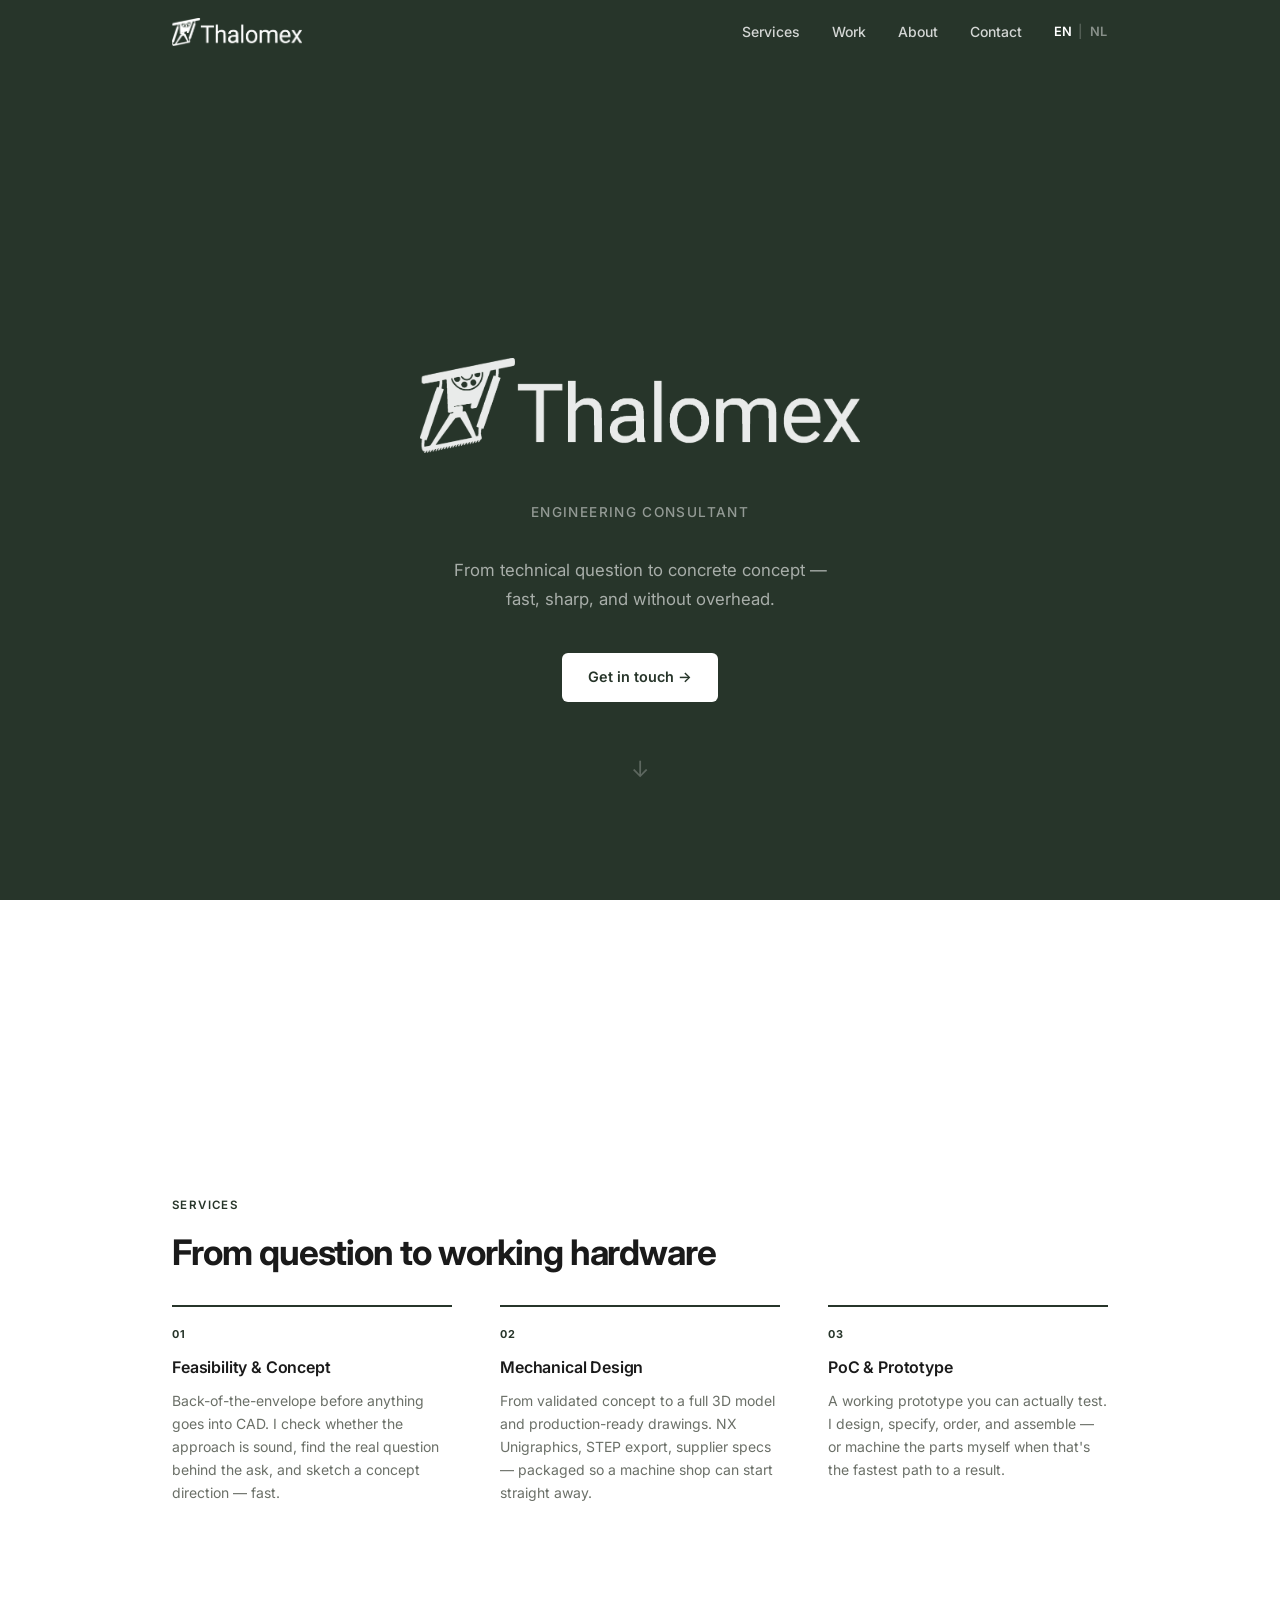
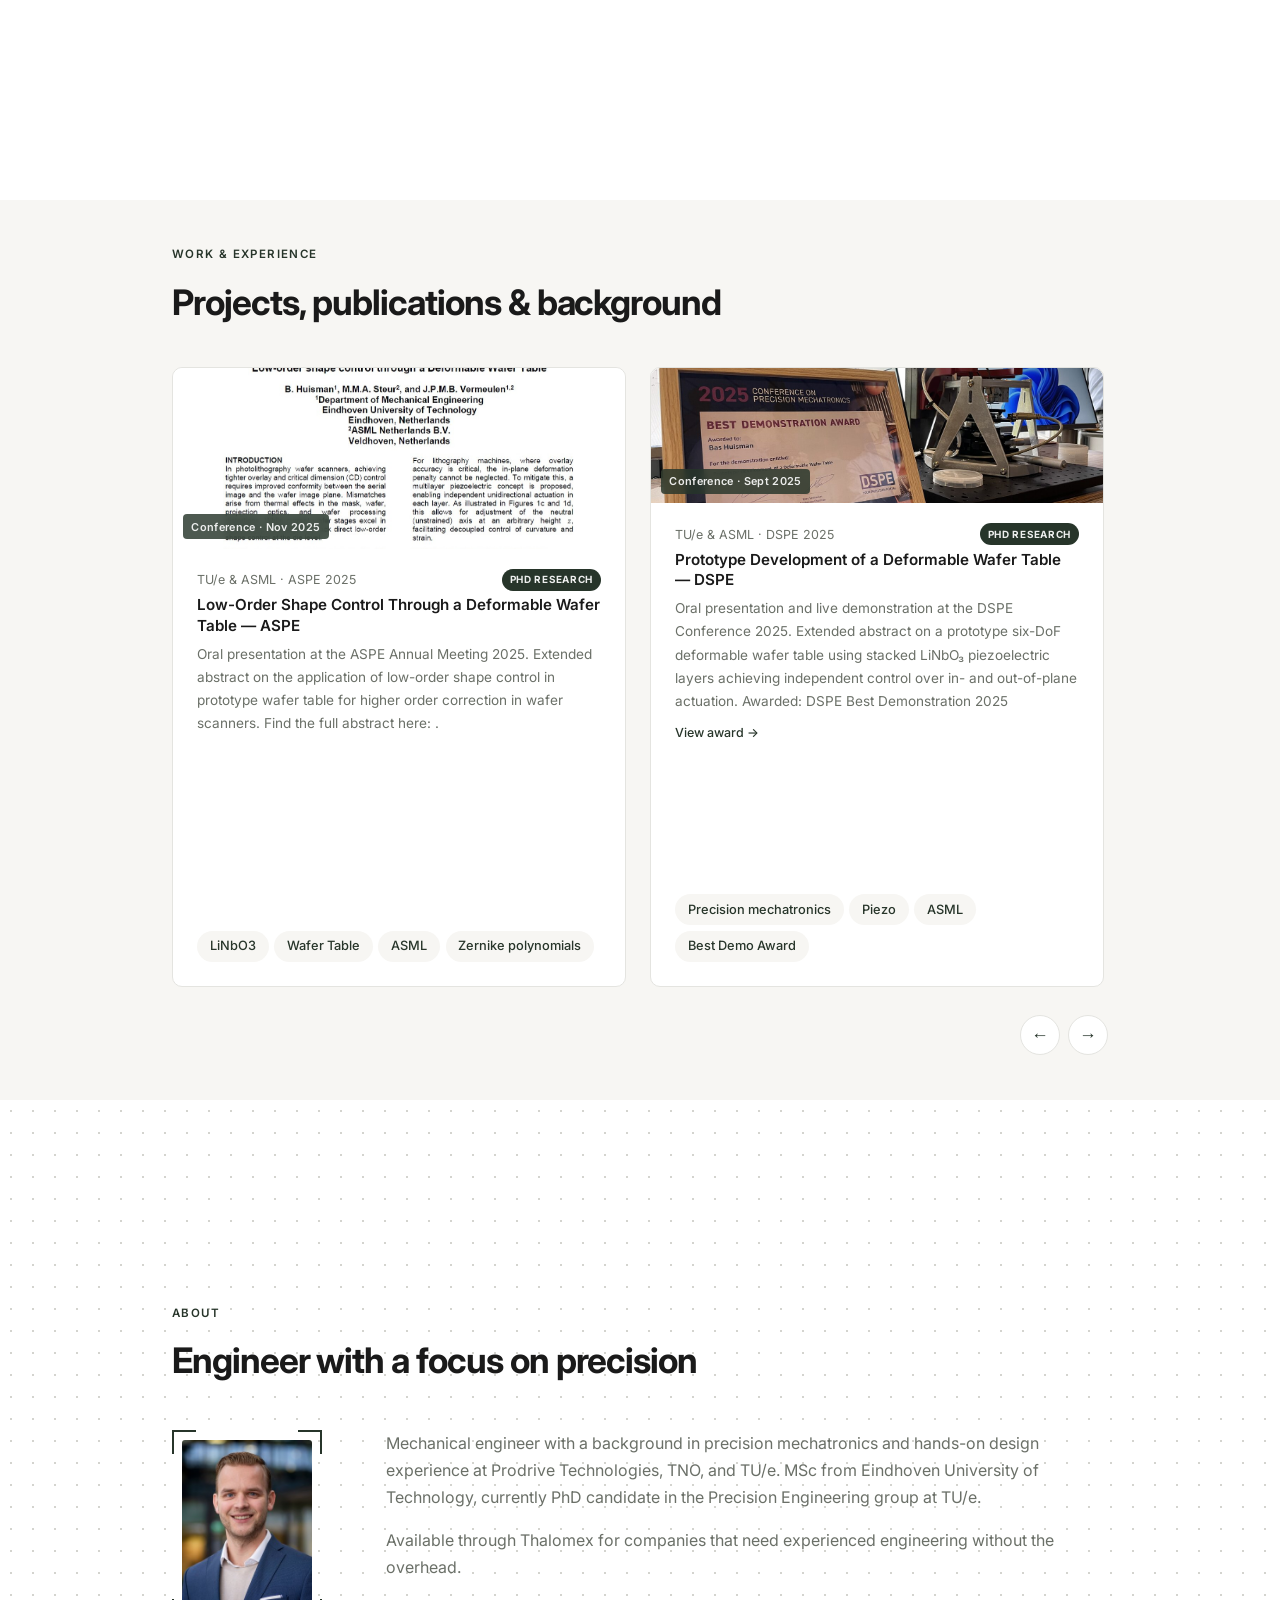
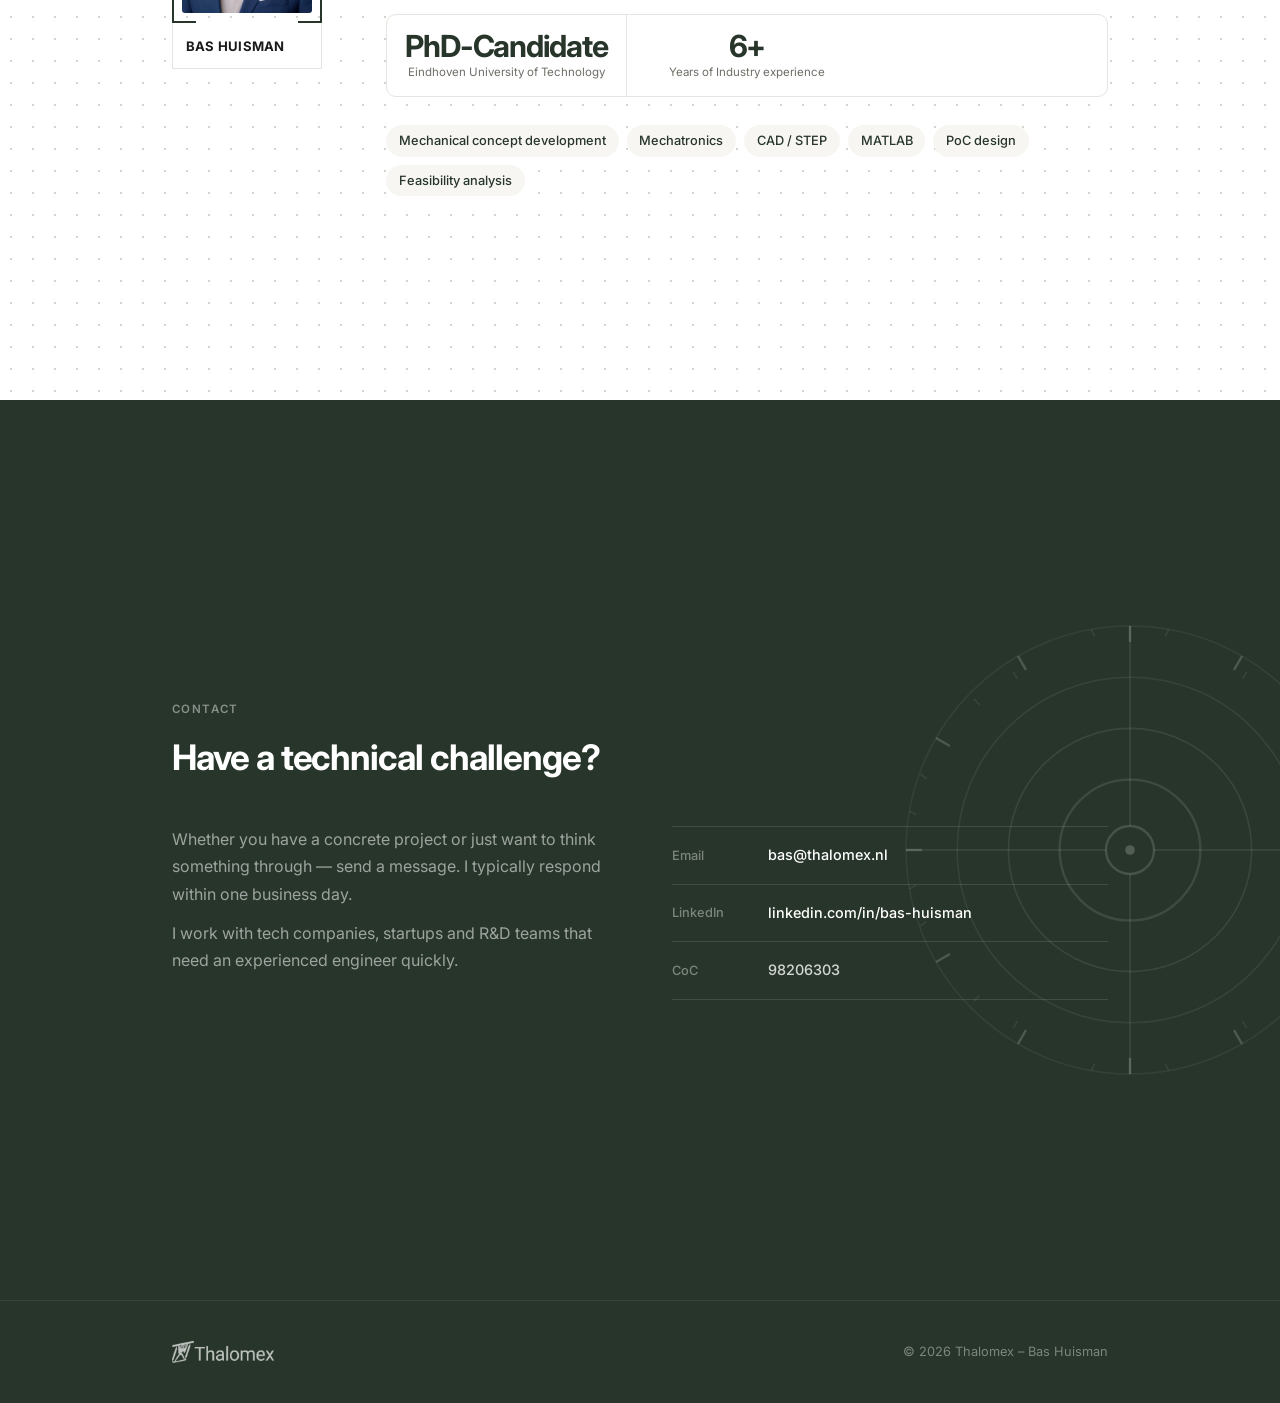
==== commit 0d0d8bb8: "new fields, hardware, text needs updating" ====
--- a/index.html
+++ b/index.html
@@ -8,501 +8,44 @@
   <link rel="preconnect" href="https://fonts.googleapis.com" />
   <link rel="preconnect" href="https://fonts.gstatic.com" crossorigin />
   <link href="https://fonts.googleapis.com/css2?family=Inter:wght@300;400;500;600;700&display=swap" rel="stylesheet" />
-  <style>
-
-    /* ─── Tokens ─────────────────────────────────────────────────── */
-    :root {
-      --green:     #27352a;
-      --white:     #ffffff;
-      --off-white: #f7f6f3;
-      --text:      #1a1a1a;
-      --muted:     #6b7068;
-      --border:    #e4e4e0;
-      --max:       1000px;
-      --radius:    10px;
-      --nav-h:     64px;
-      --nav-pad:   32px;
-      --logo-h:    28px;
-    }
-
-    /* ─── Reset ──────────────────────────────────────────────────── */
-    *, *::before, *::after { box-sizing: border-box; margin: 0; padding: 0; }
-    html { scroll-behavior: smooth; }
-
-    body {
-      font-family: 'Inter', system-ui, sans-serif;
-      background: var(--white);
-      color: var(--text);
-      line-height: 1.7;
-      -webkit-font-smoothing: antialiased;
-    }
-
-    img { display: block; max-width: 100%; }
-
-    /* ─── Utility ────────────────────────────────────────────────── */
-    .wrap {
-      max-width: var(--max);
-      margin: 0 auto;
-      padding: 0 2rem;
-    }
-
-    .section { padding: 6rem 0; }
-
-    .section-label {
-      font-size: 0.72rem;
-      font-weight: 600;
-      letter-spacing: 0.12em;
-      text-transform: uppercase;
-      color: var(--green);
-      margin-bottom: 1rem;
-    }
-
-    h2 {
-      font-size: clamp(1.6rem, 3vw, 2.2rem);
-      font-weight: 700;
-      letter-spacing: -0.03em;
-      line-height: 1.2;
-      color: var(--text);
-      margin-bottom: 1.25rem;
-    }
-
-    .divider { border: none; border-top: 1px solid var(--border); }
-
-    /* ─── Floating logo ──────────────────────────────────────────── */
-    /* Single logo element that lives at center of hero and flies to nav */
-    #floating-logo {
-      position: fixed;
-      z-index: 300;
-      pointer-events: none;
-      transform-origin: left top;
-      /* Position set by JS */
-    }
-
-    #floating-logo img {
-      height: var(--logo-h);
-      width: auto;
-      display: block;
-    }
-
-    #floating-logo .fl-dark { display: none; }
-
-    /* ─── Nav ────────────────────────────────────────────────────── */
-    #nav {
-      position: fixed;
-      top: 0; left: 0; right: 0;
-      z-index: 200;
-      transition: background 0.3s, border-color 0.3s;
-    }
-
-    #nav.scrolled {
-      background: rgba(255,255,255,0.96);
-      border-bottom: 1px solid var(--border);
-      backdrop-filter: blur(8px);
-    }
-
-    .nav-inner {
-      display: flex;
-      align-items: center;
-      justify-content: flex-end; /* links on the right; logo is floating */
-      height: var(--nav-h);
-      max-width: var(--max);
-      margin: 0 auto;
-      padding: 0 2rem;
-    }
-
-    .nav-links {
-      display: flex;
-      gap: 2rem;
-      list-style: none;
-    }
-
-    .nav-links a {
-      font-size: 0.875rem;
-      font-weight: 500;
-      text-decoration: none;
-      color: rgba(255,255,255,0.8);
-      transition: color 0.15s;
-    }
-
-    .nav-links a:hover { color: var(--white); }
-    #nav.scrolled .nav-links a { color: var(--muted); }
-    #nav.scrolled .nav-links a:hover { color: var(--text); }
-
-    /* ─── Hero ───────────────────────────────────────────────────── */
-    #hero {
-      background: var(--green);
-      min-height: 100svh;
-      display: flex;
-      flex-direction: column;
-      align-items: center;
-      justify-content: flex-end;
-      padding-bottom: 7rem;
-      text-align: center;
-    }
-
-    .hero-label {
-      font-size: 0.85rem;
-      font-weight: 500;
-      color: rgba(255,255,255,0.5);
-      letter-spacing: 0.1em;
-      text-transform: uppercase;
-      margin-bottom: 2rem;
-    }
-
-    .hero-sub {
-      font-size: 1.05rem;
-      color: rgba(255,255,255,0.6);
-      max-width: 460px;
-      margin: 0 auto 2.5rem;
-    }
-
-    .hero-cta {
-      display: inline-flex;
-      align-items: center;
-      gap: 0.5rem;
-      padding: 0.75rem 1.6rem;
-      background: var(--white);
-      color: var(--green);
-      border-radius: 6px;
-      font-size: 0.9rem;
-      font-weight: 600;
-      text-decoration: none;
-      transition: opacity 0.15s;
-    }
-
-    .hero-cta:hover { opacity: 0.9; }
-
-    /* Scroll hint */
-    .scroll-hint {
-      margin-top: 3rem;
-      color: rgba(255,255,255,0.25);
-      font-size: 1.4rem;
-      animation: bounce 2s infinite;
-    }
-
-    @keyframes bounce {
-      0%, 100% { transform: translateY(0); }
-      50%       { transform: translateY(6px); }
-    }
-
-    /* ─── About ──────────────────────────────────────────────────── */
-    #about { background: var(--white); }
-
-    .about-grid {
-      display: grid;
-      grid-template-columns: 1fr 1.6fr;
-      gap: 5rem;
-      align-items: start;
-      margin-top: 3rem;
-    }
-
-    .about-stats {
-      display: flex;
-      flex-direction: column;
-      gap: 1.5rem;
-    }
-
-    .stat-block {
-      padding-bottom: 1.5rem;
-      border-bottom: 1px solid var(--border);
-    }
-
-    .stat-block:last-child { border-bottom: none; }
-
-    .stat-nr {
-      font-size: 2.4rem;
-      font-weight: 700;
-      letter-spacing: -0.04em;
-      color: var(--green);
-      line-height: 1;
-      margin-bottom: 0.2rem;
-    }
-
-    .stat-label { font-size: 0.85rem; color: var(--muted); }
-
-    .about-bio p {
-      color: var(--muted);
-      margin-bottom: 1rem;
-      font-size: 1rem;
-    }
-
-    .about-bio p:last-child { margin-bottom: 0; }
-
-    .tags {
-      display: flex;
-      flex-wrap: wrap;
-      gap: 0.5rem;
-      margin-top: 1.75rem;
-    }
-
-    .tag {
-      display: inline-block;
-      padding: 0.3rem 0.8rem;
-      background: var(--off-white);
-      border-radius: 100px;
-      font-size: 0.8rem;
-      font-weight: 500;
-      color: var(--green);
-    }
-
-    /* ─── Experience ─────────────────────────────────────────────── */
-    #experience { background: var(--off-white); }
-
-    .experience-grid {
-      display: grid;
-      grid-template-columns: repeat(auto-fit, minmax(280px, 1fr));
-      gap: 1.5rem;
-      margin-top: 3rem;
-    }
-
-    .exp-card {
-      background: var(--white);
-      border: 1px solid var(--border);
-      border-radius: var(--radius);
-      padding: 1.75rem;
-      display: flex;
-      flex-direction: column;
-      gap: 0.75rem;
-      transition: border-color 0.2s, box-shadow 0.2s;
-    }
-
-    .exp-card:hover {
-      border-color: var(--green);
-      box-shadow: 0 4px 20px rgba(39,53,42,0.08);
-    }
-
-    .exp-card h3 {
-      font-size: 1rem;
-      font-weight: 600;
-      color: var(--text);
-      line-height: 1.35;
-    }
-
-    .exp-type {
-      font-size: 0.78rem;
-      font-weight: 400;
-      color: var(--muted);
-    }
-
-    .exp-card .org { font-size: 0.85rem; color: var(--muted); }
-    .exp-card p { font-size: 0.875rem; color: var(--muted); flex-grow: 1; }
-
-    .exp-link {
-      display: inline-flex;
-      align-items: center;
-      gap: 0.35rem;
-      font-size: 0.8rem;
-      font-weight: 500;
-      color: var(--green);
-      text-decoration: none;
-    }
-
-    .exp-link:hover { text-decoration: underline; }
-
-    /* ─── Contact ────────────────────────────────────────────────── */
-    #contact { background: var(--white); }
-
-    .contact-grid {
-      display: grid;
-      grid-template-columns: 1fr 1fr;
-      gap: 4rem;
-      align-items: start;
-      margin-top: 3rem;
-    }
-
-    .contact-intro p { color: var(--muted); margin-bottom: 0.75rem; }
-
-    .contact-details { display: flex; flex-direction: column; }
-
-    .contact-row {
-      display: flex;
-      gap: 1rem;
-      padding: 1rem 0;
-      border-bottom: 1px solid var(--border);
-      align-items: center;
-      font-size: 0.9rem;
-    }
-
-    .contact-row:first-child { border-top: 1px solid var(--border); }
-
-    .contact-row .lbl {
-      width: 80px;
-      flex-shrink: 0;
-      color: var(--muted);
-      font-size: 0.8rem;
-    }
-
-    .contact-row a { color: var(--text); text-decoration: none; font-weight: 500; }
-    .contact-row a:hover { color: var(--green); }
-
-    /* ─── Footer ─────────────────────────────────────────────────── */
-    footer { background: var(--green); padding: 2.5rem 0; }
-
-    .footer-inner {
-      display: flex;
-      align-items: center;
-      justify-content: space-between;
-      flex-wrap: wrap;
-      gap: 1rem;
-    }
-
-    footer img { height: 22px; width: auto; opacity: 0.7; }
-    .footer-copy { font-size: 0.8rem; color: rgba(255,255,255,0.4); }
-
-    /* ─── Fade-in ────────────────────────────────────────────────── */
-    .fade-in {
-      opacity: 0;
-      transform: translateY(20px);
-      transition: opacity 0.55s ease, transform 0.55s ease;
-    }
-
-    .fade-in.visible { opacity: 1; transform: translateY(0); }
-
-    /* ─── Responsive ─────────────────────────────────────────────── */
-    @media (max-width: 720px) {
-      .about-grid   { grid-template-columns: 1fr; gap: 2.5rem; }
-      .contact-grid { grid-template-columns: 1fr; }
-      .nav-links    { display: none; }
-      .section      { padding: 4rem 0; }
-    }
-
-  </style>
+  <link rel="stylesheet" href="css/style.css" />
 </head>
 <body>
 
-  <!-- ── Floating logo (animates from hero center → nav) ── -->
-  <div id="floating-logo">
-    <img class="fl-white" src="logo_white.png" alt="Thalomex" />
-    <img class="fl-dark"  src="logo_dark.png"  alt="Thalomex" />
-  </div>
-
-  <!-- ── Nav (no logo here — floating logo takes that role) ── -->
+  <!-- ── Nav ── -->
   <nav id="nav">
     <div class="nav-inner">
-      <ul class="nav-links">
-        <li><a href="#about">About</a></li>
-        <li><a href="#experience">Experience</a></li>
-        <li><a href="#contact">Contact</a></li>
-      </ul>
+
+      <!-- Logo — left side, static -->
+      <a class="nav-logo" href="#hero" aria-label="Thalomex home">
+        <img class="logo-white" src="logo_white.png" alt="Thalomex" />
+        <img class="logo-dark"  src="logo_dark.png"  alt="Thalomex" />
+      </a>
+
+      <!-- Right: links + lang + hamburger -->
+      <div class="nav-right">
+        <ul class="nav-links" id="nav-links">
+          <li><a href="#services">Services</a></li>
+          <li><a href="#work">Work</a></li>
+          <li><a href="#about">About</a></li>
+          <li><a href="#contact">Contact</a></li>
+        </ul>
+        <div class="lang-switch">
+          <a href="index.html" class="active">EN</a>
+          <span class="lang-sep">|</span>
+          <a href="nl.html">NL</a>
+        </div>
+        <button class="hamburger" id="hamburger" aria-label="Open menu" aria-expanded="false">☰</button>
+      </div>
+
     </div>
   </nav>
 
-  <!-- ── Hero ── -->
-  <section id="hero">
-    <div class="hero-text">
-      <p class="hero-label">Engineering Consultant</p>
-      <p class="hero-sub">From technical question to concrete concept —<br>fast, sharp, and without overhead.</p>
-      <a class="hero-cta" href="#contact">Get in touch →</a>
-      <div class="scroll-hint">↓</div>
-    </div>
-  </section>
+  <!-- ── Floating contact button ── -->
+  <a class="contact-fab" href="#contact" id="contact-fab">Get in touch →</a>
 
-  <!-- ── About ── -->
-  <section id="about" class="section">
-    <div class="wrap">
-      <p class="section-label fade-in">About</p>
-      <h2 class="fade-in">Engineer with a passion for creating precision</h2>
-      <div class="about-grid">
-        <div class="about-stats fade-in">
-          <div class="stat-block">
-            <div class="stat-nr">PhD</div>
-            <div class="stat-label">Eindhoven University of Technology</div>
-          </div>
-          <div class="stat-block">
-            <div class="stat-nr">6+</div>
-            <div class="stat-label">Years of engineering experience</div>
-          </div>
-          <div class="stat-block">
-            <div class="stat-nr">🏆</div>
-            <div class="stat-label">Best Demonstration Award, 2025</div>
-          </div>
-        </div>
-        <div class="about-bio fade-in">
-          <p>I'm a mechanical engineer with a strong belief that innovative design follows from practical experience — and from simply making things yourself. I have spent years working hands-on with conventional machines at Prodrive Technologies alongside my studies, which shaped how I approach design: grounded, manufacturable, and focused on what actually works.</p>
-          <p>I completed my MSc in Mechanical Engineering at TU/e (cum laude internships at both EPC and TNO) and I'm currently a PhD candidate at the Control Systems Technology group under Prof. Maarten Steinbuch, working on precision mechatronics for ASML-related high-tech systems. The problems I find most interesting sit at the intersection of conceptual design, precision mechanics, and real-world constraints.</p>
-          <p>Through Thalomex I make this experience available to companies that need a sharp engineer quickly — without the overhead of a large firm.</p>
-          <div class="tags">
-            <span class="tag">Mechanical concept development</span>
-            <span class="tag">Mechatronics</span>
-            <span class="tag">CAD / STEP</span>
-            <span class="tag">MATLAB</span>
-            <span class="tag">PoC design</span>
-            <span class="tag">Feasibility analysis</span>
-          </div>
-        </div>
-      </div>
-    </div>
-  </section>
-
-  <hr class="divider" />
-
-  <!-- ── Experience ── -->
-  <section id="experience" class="section">
-    <div class="wrap">
-      <p class="section-label fade-in">Experience &amp; publications</p>
-      <h2 class="fade-in">Where my knowledge comes from</h2>
-      <div class="experience-grid">
-
-        <div class="exp-card fade-in">
-          <h3>Mechanical Design Engineer <span class="exp-type">(Industry)</span></h3>
-          <div class="org">Prodrive Technologies · 2020–2024 · 4 years</div>
-          <p>Part-time mechanical design engineer at Prodrive Technologies alongside my BSc and MSc studies. Worked on precision mechatronic systems using NX Unigraphics, building practical expertise in design for manufacturability in a high-tech production environment.</p>
-        </div>
-
-        <div class="exp-card fade-in">
-          <h3>Deployment mechanism for the Keck II telescope's adaptive secondary mirror <span class="exp-type">(MSc Thesis)</span></h3>
-          <div class="org">TNO · 2023–2024 · Grade: 9.5/10</div>
-          <p>Developed a mechanical validation model for the deployment mechanism of the potential adaptive secondary mirror of the Keck II telescope, investigating the structural implications of using CFRP for its backing structure. Graduated with a 9.5.</p>
-          <a class="exp-link" href="https://research.tue.nl/en/studentTheses/architectural-design-of-a-deployment-mechanism-for-the-keck-ii-te/" target="_blank" rel="noopener">View thesis →</a>
-        </div>
-
-        <div class="exp-card fade-in">
-          <h3>Design for Precision Engineering <span class="exp-type">(PhD Research)</span></h3>
-          <div class="org">Eindhoven University of Technology · 2024–present</div>
-          <p>Doctoral research within the Control Systems Technology group (Dept. Mechanical Engineering) under Prof. Maarten Steinbuch, in collaboration with ASML. Research at the intersection of precision mechatronics, motion control, and systems engineering.</p>
-          <a class="exp-link" href="https://research.tue.nl/en/persons/bas-huisman/" target="_blank" rel="noopener">TU/e profile →</a>
-        </div>
-
-        <div class="exp-card fade-in">
-          <h3>Best Demonstration Award <span class="exp-type">(Prize)</span></h3>
-          <div class="org">Eindhoven University of Technology · September 2025</div>
-          <p>Awarded the Best Demonstration Award at TU/e for outstanding work in demonstrating research results.</p>
-          <a class="exp-link" href="https://research.tue.nl/en/prizes/best-demonstration-award/" target="_blank" rel="noopener">View award →</a>
-        </div>
-
-      </div>
-    </div>
-  </section>
-
-  <hr class="divider" />
-
-  <!-- ── Contact ── -->
-  <section id="contact" class="section">
-    <div class="wrap">
-      <p class="section-label fade-in">Contact</p>
-      <h2 class="fade-in">Have a technical challenge?</h2>
-      <div class="contact-grid">
-        <div class="contact-intro fade-in">
-          <p>Whether you have a concrete project or just want to think something through — send a message. I typically respond within one business day.</p>
-          <p>I work with tech companies, startups and R&amp;D teams that need an experienced engineer quickly.</p>
-        </div>
-        <div class="contact-details fade-in">
-          <div class="contact-row">
-            <span class="lbl">Email</span>
-            <a href="mailto:bas@thalomex.nl">bas@thalomex.nl</a>
-          </div>
-          <div class="contact-row">
-            <span class="lbl">LinkedIn</span>
-            <a href="https://linkedin.com/in/bas-huisman" target="_blank" rel="noopener">linkedin.com/in/bas-huisman</a>
-          </div>
-          <div class="contact-row">
-            <span class="lbl">CoC</span>
-            <span><!-- Add Chamber of Commerce number --></span>
-          </div>
-        </div>
-      </div>
-    </div>
-  </section>
+  <!-- ── Page content (assembled by JS) ── -->
+  <main id="main"></main>
 
   <!-- ── Footer ── -->
   <footer>
@@ -512,70 +55,18 @@
     </div>
   </footer>
 
-  <!-- ── Scripts ── -->
-  <script>
-    const nav         = document.getElementById('nav');
-    const fl          = document.getElementById('floating-logo');
-    const flWhite     = fl.querySelector('.fl-white');
-    const flDark      = fl.querySelector('.fl-dark');
+  <!-- ── Content (edit js/content/en.js to update all text) ── -->
+  <script src="js/content/en.js"></script>
 
-    const NAV_H      = 64;  // px (4rem)
-    const LOGO_H     = 28;  // px
-    const HERO_SCALE = 4;   // logo scale factor in hero
+  <!-- ── Section templates (structure only, no text) ── -->
+  <script src="js/templates/hero.js"></script>
+  <script src="js/templates/services.js"></script>
+  <script src="js/templates/work.js"></script>
+  <script src="js/templates/about.js"></script>
+  <script src="js/templates/contact.js"></script>
 
-    function easeInOut(t) {
-      return t < 0.5 ? 2 * t * t : -1 + (4 - 2 * t) * t;
-    }
-
-    function updateLogo() {
-      const heroH = document.getElementById('hero').offsetHeight;
-      const raw   = Math.min(Math.max(window.scrollY / (heroH * 0.55), 0), 1);
-      const p     = easeInOut(raw);
-
-      const logoW = flWhite.offsetWidth; // natural width at 28px
-      const scale = HERO_SCALE - (HERO_SCALE - 1) * p;
-
-      // X: logo center stays horizontally centered at all times — no sweep
-      const centerX = window.innerWidth / 2;
-      const left    = centerX - (logoW * scale) / 2;
-
-      // Y: logo center moves straight up from screen-center to nav-center
-      const startCY = window.innerHeight / 2;
-      const endCY   = NAV_H / 2;
-      const centerY = startCY + (endCY - startCY) * p;
-      const top     = centerY - (LOGO_H * scale) / 2;
-
-      fl.style.left            = left + 'px';
-      fl.style.top             = top  + 'px';
-      fl.style.transform       = `scale(${scale})`;
-      fl.style.transformOrigin = 'left top';
-
-      // White in hero → dark when arrived in nav
-      const useDark = p > 0.75;
-      flWhite.style.display = useDark ? 'none'  : 'block';
-      flDark.style.display  = useDark ? 'block' : 'none';
-
-      // Nav background
-      nav.classList.toggle('scrolled', p > 0.5);
-    }
-
-    // Run on load (after images have dimensions)
-    window.addEventListener('load', updateLogo);
-    window.addEventListener('scroll', updateLogo, { passive: true });
-    window.addEventListener('resize', updateLogo);
-
-    // Scroll-triggered fade-ins for sections below hero
-    const observer = new IntersectionObserver((entries) => {
-      entries.forEach(e => {
-        if (e.isIntersecting) {
-          e.target.classList.add('visible');
-          observer.unobserve(e.target);
-        }
-      });
-    }, { threshold: 0.12 });
-
-    document.querySelectorAll('.fade-in').forEach(el => observer.observe(el));
-  </script>
+  <!-- ── Main controller ── -->
+  <script src="js/main.js"></script>
 
 </body>
 </html>
--- a/css/style.css
+++ b/css/style.css
@@ -0,0 +1,807 @@
+/* ═══════════════════════════════════════════════════════════
+   Thalomex – shared stylesheet
+   ═══════════════════════════════════════════════════════════ */
+
+/* ─── Tokens ──────────────────────────────────────────────── */
+:root {
+  --green:     #27352a;
+  --white:     #ffffff;
+  --off-white: #f7f6f3;
+  --text:      #1a1a1a;
+  --muted:     #6b7068;
+  --border:    #e4e4e0;
+  --max:       1000px;
+  --radius:    10px;
+  --nav-h:     64px;
+  --logo-h:    28px;
+}
+
+/* ─── Reset ───────────────────────────────────────────────── */
+*, *::before, *::after { box-sizing: border-box; margin: 0; padding: 0; }
+html {
+  scroll-behavior: smooth; /* used by JS scrollTo({ behavior:'smooth' }) */
+}
+
+body {
+  font-family: 'Inter', system-ui, sans-serif;
+  background: var(--white);
+  color: var(--text);
+  line-height: 1.7;
+  -webkit-font-smoothing: antialiased;
+}
+
+img { display: block; max-width: 100%; }
+
+/* ─── Utility ─────────────────────────────────────────────── */
+.wrap {
+  max-width: var(--max);
+  margin: 0 auto;
+  padding: 0 2rem;
+}
+
+.section {
+  height: 100svh;
+  overflow: hidden;
+  padding: clamp(2rem, 5svh, 4.5rem) 0;
+  display: flex;
+  flex-direction: column;
+  justify-content: center;
+}
+
+.section-label {
+  font-size: 0.72rem;
+  font-weight: 600;
+  letter-spacing: 0.12em;
+  text-transform: uppercase;
+  color: var(--green);
+  margin-bottom: 1rem;
+}
+
+h2 {
+  font-size: clamp(1.6rem, 3vw, 2.2rem);
+  font-weight: 700;
+  letter-spacing: -0.03em;
+  line-height: 1.2;
+  color: var(--text);
+  margin-bottom: 1.25rem;
+}
+
+.divider { border: none; border-top: 1px solid var(--border); }
+
+/* ─── Nav ─────────────────────────────────────────────────── */
+#nav {
+  position: fixed;
+  top: 0; left: 0; right: 0;
+  z-index: 200;
+  transition: background 0.3s, border-color 0.3s;
+}
+
+#nav.scrolled {
+  background: rgba(255,255,255,0.96);
+  border-bottom: 1px solid var(--border);
+  backdrop-filter: blur(8px);
+}
+
+.nav-inner {
+  display: flex;
+  align-items: center;
+  justify-content: space-between;
+  height: var(--nav-h);
+  max-width: var(--max);
+  margin: 0 auto;
+  padding: 0 2rem;
+}
+
+/* ── Logo ── */
+.nav-logo {
+  display: flex;
+  align-items: center;
+  text-decoration: none;
+  flex-shrink: 0;
+  opacity: 0;
+  pointer-events: none;
+  transition: opacity 0.3s ease;
+}
+
+/* Only reveal nav logo once hero has scrolled away */
+#nav.scrolled .nav-logo {
+  opacity: 1;
+  pointer-events: auto;
+}
+
+.nav-logo img {
+  height: var(--logo-h);
+  width: auto;
+  display: block;
+}
+
+/* White logo over hero, dark logo when nav is scrolled */
+.nav-logo .logo-dark  { display: none; }
+.nav-logo .logo-white { display: block; }
+#nav.scrolled .nav-logo .logo-white { display: none; }
+#nav.scrolled .nav-logo .logo-dark  { display: block; }
+
+/* ── Nav right side ── */
+.nav-right {
+  display: flex;
+  align-items: center;
+  gap: 2rem;
+}
+
+.nav-links {
+  display: flex;
+  gap: 2rem;
+  list-style: none;
+}
+
+.nav-links a {
+  font-size: 0.875rem;
+  font-weight: 500;
+  text-decoration: none;
+  color: rgba(255,255,255,0.8);
+  transition: color 0.15s;
+}
+
+.nav-links a:hover { color: var(--white); }
+#nav.scrolled .nav-links a { color: var(--muted); }
+#nav.scrolled .nav-links a:hover { color: var(--text); }
+
+/* ── Hamburger ── */
+.hamburger {
+  display: none;
+  background: none;
+  border: none;
+  cursor: pointer;
+  padding: 0.4rem;
+  color: rgba(255,255,255,0.85);
+  font-size: 1.4rem;
+  line-height: 1;
+}
+
+#nav.scrolled .hamburger { color: var(--text); }
+
+/* ── Language switcher ── */
+.lang-switch {
+  display: flex;
+  align-items: center;
+  gap: 0.35rem;
+  font-size: 0.8rem;
+  font-weight: 600;
+  letter-spacing: 0.05em;
+}
+
+.lang-switch a {
+  text-decoration: none;
+  color: rgba(255,255,255,0.45);
+  transition: color 0.15s;
+}
+
+.lang-switch a.active,
+.lang-switch a:hover { color: var(--white); }
+
+.lang-sep { color: rgba(255,255,255,0.2); }
+
+#nav.scrolled .lang-switch a { color: var(--muted); }
+#nav.scrolled .lang-switch a.active,
+#nav.scrolled .lang-switch a:hover { color: var(--text); }
+#nav.scrolled .lang-sep { color: var(--border); }
+
+/* ─── Floating contact button ─────────────────────────────── */
+.contact-fab {
+  position: fixed;
+  bottom: 2rem;
+  right: 2rem;
+  z-index: 400;
+  display: inline-flex;
+  align-items: center;
+  gap: 0.5rem;
+  padding: 0.7rem 1.4rem;
+  background: var(--green);
+  color: var(--white);
+  border-radius: 100px;
+  font-size: 0.875rem;
+  font-weight: 600;
+  text-decoration: none;
+  box-shadow: 0 4px 20px rgba(39,53,42,0.3);
+  opacity: 0;
+  transform: translateY(12px);
+  pointer-events: none;
+  transition: opacity 0.3s ease, transform 0.3s ease, background 0.15s;
+}
+
+.contact-fab.visible {
+  opacity: 1;
+  transform: translateY(0);
+  pointer-events: auto;
+}
+
+.contact-fab:hover { background: #1a2a1d; }
+
+/* ─── Hero logo (in-page, scrolls with content) ──────────── */
+.hero-logo {
+  margin-bottom: 3rem;
+}
+
+.hero-logo img {
+  width: clamp(160px, 42vw, 440px);
+  height: auto;
+  display: block;
+  margin: 0 auto;
+  opacity: 0.9;
+}
+
+/* ─── Hero ────────────────────────────────────────────────── */
+#hero {
+  background: var(--green);
+  height: 100svh;
+  display: flex;
+  flex-direction: column;
+  align-items: center;
+  justify-content: flex-end;
+  padding-bottom: 7rem;
+  text-align: center;
+}
+
+.hero-label {
+  font-size: 0.85rem;
+  font-weight: 500;
+  color: rgba(255,255,255,0.5);
+  letter-spacing: 0.1em;
+  text-transform: uppercase;
+  margin-bottom: 2rem;
+}
+
+.hero-sub {
+  font-size: 1.05rem;
+  color: rgba(255,255,255,0.6);
+  max-width: 460px;
+  margin: 0 auto 2.5rem;
+}
+
+.hero-cta {
+  display: inline-flex;
+  align-items: center;
+  gap: 0.5rem;
+  padding: 0.75rem 1.6rem;
+  background: var(--white);
+  color: var(--green);
+  border-radius: 6px;
+  font-size: 0.9rem;
+  font-weight: 600;
+  text-decoration: none;
+  transition: opacity 0.15s;
+}
+
+.hero-cta:hover { opacity: 0.9; }
+
+.scroll-hint {
+  margin-top: 3rem;
+  color: rgba(255,255,255,0.25);
+  font-size: 1.4rem;
+  animation: bounce 2s infinite;
+}
+
+@keyframes bounce {
+  0%, 100% { transform: translateY(0); }
+  50%       { transform: translateY(6px); }
+}
+
+/* ─── Services ────────────────────────────────────────────── */
+#services { background: var(--white); }
+
+.services-grid {
+  display: grid;
+  grid-template-columns: repeat(3, 1fr);
+  gap: 2rem 3rem;
+  margin-top: 2rem;
+}
+
+.service-block {
+  border-top: 2px solid var(--green);
+  padding-top: 1.1rem;
+}
+
+.service-number {
+  font-size: 0.68rem;
+  font-weight: 700;
+  letter-spacing: 0.12em;
+  color: var(--green);
+  margin-bottom: 0.65rem;
+}
+
+.service-block h3 {
+  font-size: 1rem;
+  font-weight: 600;
+  color: var(--text);
+  letter-spacing: -0.01em;
+  margin-bottom: 0.5rem;
+}
+
+.service-block p {
+  font-size: 0.875rem;
+  color: var(--muted);
+  line-height: 1.65;
+}
+
+/* ─── Work (combined projects + experience carousel) ──────── */
+#work {
+  background: var(--off-white);
+  justify-content: flex-start; /* align heading at top, carousel fills rest */
+}
+
+#work > .wrap {
+  flex: 1;
+  display: flex;
+  flex-direction: column;
+  min-height: 0;
+}
+
+/* Carousel wrapper */
+.carousel-outer {
+  position: relative;
+  margin-top: 1.5rem;
+  flex: 1;
+  display: flex;
+  flex-direction: column;
+  min-height: 0;
+}
+
+.carousel-track {
+  display: flex;
+  gap: 1.5rem;
+  overflow-x: auto;
+  scroll-snap-type: x mandatory;
+  scrollbar-width: none;
+  -ms-overflow-style: none;
+  padding-bottom: 0.25rem;
+  padding-right: 0.25rem;
+  flex: 1;           /* fill carousel-outer height */
+  min-height: 0;
+  align-items: stretch; /* cards fill track height */
+}
+
+.carousel-track::-webkit-scrollbar { display: none; }
+
+/* Navigation buttons */
+.carousel-nav {
+  display: flex;
+  justify-content: flex-end;
+  gap: 0.5rem;
+  margin-top: 1.5rem;
+}
+
+.carousel-btn {
+  width: 40px;
+  height: 40px;
+  border-radius: 50%;
+  border: 1px solid var(--border);
+  background: var(--white);
+  color: var(--green);
+  font-size: 1.1rem;
+  cursor: pointer;
+  display: flex;
+  align-items: center;
+  justify-content: center;
+  transition: background 0.15s, border-color 0.15s, color 0.15s;
+  flex-shrink: 0;
+}
+
+.carousel-btn:hover {
+  background: var(--green);
+  border-color: var(--green);
+  color: var(--white);
+}
+
+/* Work card — exactly half the carousel width */
+.work-card {
+  flex: 0 0 calc(50% - 0.75rem);
+  min-width: 0;
+  scroll-snap-align: start;
+  border: 1px solid var(--border);
+  border-radius: var(--radius);
+  overflow: hidden;
+  display: flex;
+  flex-direction: column;
+  background: var(--white);
+  transition: border-color 0.2s;
+}
+
+.work-card:hover {
+  border-color: var(--green);
+}
+
+/* Card image / visual header */
+.work-card-img {
+  aspect-ratio: 16 / 9;   /* default; overridden when card fills dynamic height */
+  overflow: hidden;
+  background: var(--off-white);
+  flex-shrink: 0;
+  position: relative;
+  border-radius: calc(var(--radius) - 1px) calc(var(--radius) - 1px) 0 0;
+}
+
+/* When carousel fills section height, image stretches to fill remaining card space */
+#work .work-card-img {
+  aspect-ratio: unset;
+  flex: 1;
+  min-height: 0;
+}
+
+.work-card-img img {
+  width: 100%;
+  height: 100%;
+  object-fit: cover;
+  display: block;
+  transition: transform 0.35s ease;
+}
+
+.work-card:hover .work-card-img img { transform: scale(1.03); }
+
+/* Text-only header for experience cards */
+.work-card-img--text {
+  display: flex;
+  align-items: flex-end;
+  padding: 1.25rem 1.5rem;
+  background: linear-gradient(135deg, #2e3d32, #3d5142);
+}
+
+.work-card-img--text .card-org-name {
+  font-size: 1rem;
+  font-weight: 700;
+  color: rgba(255,255,255,0.9);
+  letter-spacing: -0.01em;
+  line-height: 1.25;
+}
+
+/* Card type badge (overlaid bottom-left of image) */
+.work-card-badge {
+  position: absolute;
+  bottom: 0.6rem;
+  left: 0.6rem;
+  padding: 0.2rem 0.55rem;
+  border-radius: 4px;
+  font-size: 0.68rem;
+  font-weight: 600;
+  letter-spacing: 0.03em;
+  background: rgba(39,53,42,0.82);
+  color: rgba(255,255,255,0.9);
+  backdrop-filter: blur(4px);
+}
+
+/* Card body */
+.work-card-body {
+  padding: 1.25rem 1.5rem 1.5rem;
+  display: flex;
+  flex-direction: column;
+  flex-grow: 1;
+}
+
+.work-card-org {
+  font-size: 0.78rem;
+  color: var(--muted);
+}
+
+.work-card-body h3 {
+  font-size: 0.95rem;
+  font-weight: 600;
+  color: var(--text);
+  line-height: 1.35;
+  margin: 0.3rem 0 0;
+}
+
+.work-card-body p {
+  font-size: 0.85rem;
+  color: var(--muted);
+  margin: 0.4rem 0 0;
+}
+
+/* Links appear directly below the text */
+.work-card-links {
+  display: flex;
+  flex-direction: column;
+  gap: 0.2rem;
+  margin-top: 0.6rem;
+}
+
+/* Tags always sit at the bottom of the card */
+.work-card-tags {
+  display: flex;
+  flex-wrap: wrap;
+  gap: 0.35rem;
+  margin-top: auto;
+  padding-top: 0.9rem;
+}
+
+.work-link {
+  display: inline-flex;
+  align-items: center;
+  gap: 0.3rem;
+  font-size: 0.78rem;
+  font-weight: 500;
+  color: var(--green);
+  text-decoration: none;
+  white-space: nowrap;
+}
+
+.work-link:hover { text-decoration: underline; }
+
+/* ── PhD indicator (pill only, no border) ── */
+
+.work-card-meta {
+  display: flex;
+  align-items: center;
+  justify-content: space-between;
+  gap: 0.5rem;
+}
+
+.phd-pill {
+  display: inline-flex;
+  align-items: center;
+  padding: 0.15rem 0.5rem;
+  border-radius: 100px;
+  font-size: 0.62rem;
+  font-weight: 700;
+  letter-spacing: 0.07em;
+  text-transform: uppercase;
+  background: var(--green);
+  color: rgba(255,255,255,0.92);
+  white-space: nowrap;
+  flex-shrink: 0;
+}
+
+/* ─── About ───────────────────────────────────────────────── */
+#about {
+  background-color: var(--white);
+  background-image: radial-gradient(circle, #d4d4cf 1px, transparent 1px);
+  background-size: 22px 22px;
+}
+
+.about-grid {
+  display: grid;
+  grid-template-columns: 150px 1fr;
+  gap: 4rem;
+  align-items: start;
+  margin-top: 3rem;
+}
+
+/* ── Photo column ── */
+.about-photo-col {
+  display: flex;
+  flex-direction: column;
+  align-items: stretch;
+}
+
+/* Engineering drawing frame: corner L-brackets via CSS gradients */
+.photo-frame {
+  position: relative;
+  padding: 10px;
+  background:
+    linear-gradient(var(--green), var(--green)) top    left  / 2px 24px no-repeat,
+    linear-gradient(var(--green), var(--green)) top    left  / 24px 2px no-repeat,
+    linear-gradient(var(--green), var(--green)) top    right / 2px 24px no-repeat,
+    linear-gradient(var(--green), var(--green)) top    right / 24px 2px no-repeat,
+    linear-gradient(var(--green), var(--green)) bottom left  / 2px 24px no-repeat,
+    linear-gradient(var(--green), var(--green)) bottom left  / 24px 2px no-repeat,
+    linear-gradient(var(--green), var(--green)) bottom right / 2px 24px no-repeat,
+    linear-gradient(var(--green), var(--green)) bottom right / 24px 2px no-repeat;
+}
+
+.photo-frame img {
+  width: 100%;
+  display: block;
+  border-radius: 3px;
+  object-fit: cover;
+  aspect-ratio: 3 / 4;
+}
+
+/* Title-block caption — drawing title block style */
+.photo-caption {
+  border: 1px solid var(--border);
+  border-top: none;
+  background: var(--white);
+  padding: 0.55rem 0.8rem;
+}
+
+.caption-name {
+  font-size: 0.82rem;
+  font-weight: 700;
+  color: var(--text);
+  letter-spacing: 0.02em;
+  text-transform: uppercase;
+}
+
+/* ── Content column ── */
+.about-content p {
+  color: var(--muted);
+  margin-bottom: 1rem;
+  font-size: 1rem;
+}
+
+.about-content p:last-of-type { margin-bottom: 0; }
+
+/* Horizontal stats strip — component datasheet style */
+.about-stats-row {
+  display: grid;
+  grid-template-columns: repeat(3, 1fr);
+  border: 1px solid var(--border);
+  border-radius: var(--radius);
+  overflow: hidden;
+  margin-top: 2rem;
+  background: var(--white);
+}
+
+.stat-cell {
+  padding: 1rem 0.75rem;
+  border-right: 1px solid var(--border);
+  text-align: center;
+}
+
+.stat-cell:last-child { border-right: none; }
+
+.stat-nr {
+  font-size: 1.9rem;
+  font-weight: 700;
+  letter-spacing: -0.04em;
+  color: var(--green);
+  line-height: 1;
+  margin-bottom: 0.25rem;
+}
+
+.stat-label {
+  font-size: 0.72rem;
+  color: var(--muted);
+  line-height: 1.35;
+}
+
+.tags {
+  display: flex;
+  flex-wrap: wrap;
+  gap: 0.5rem;
+  margin-top: 1.75rem;
+}
+
+.tag {
+  display: inline-block;
+  padding: 0.3rem 0.8rem;
+  background: var(--off-white);
+  border-radius: 100px;
+  font-size: 0.8rem;
+  font-weight: 500;
+  color: var(--green);
+}
+
+/* ─── Contact ─────────────────────────────────────────────── */
+#contact {
+  background: var(--green);
+  position: relative;
+  overflow: hidden;
+}
+
+#contact .section-label { color: rgba(255,255,255,0.45); }
+#contact h2              { color: var(--white); }
+
+.contact-reticle {
+  position: absolute;
+  right: -90px;
+  top: 50%;
+  transform: translateY(-50%);
+  width: 480px;
+  height: 480px;
+  pointer-events: none;
+}
+
+.contact-grid {
+  display: grid;
+  grid-template-columns: 1fr 1fr;
+  gap: 4rem;
+  align-items: start;
+  margin-top: 3rem;
+  position: relative;
+  z-index: 1;
+}
+
+.contact-intro p { color: rgba(255,255,255,0.55); margin-bottom: 0.75rem; }
+
+.contact-details { display: flex; flex-direction: column; }
+
+.contact-row {
+  display: flex;
+  gap: 1rem;
+  padding: 1rem 0;
+  border-bottom: 1px solid rgba(255,255,255,0.12);
+  align-items: center;
+  font-size: 0.9rem;
+}
+
+.contact-row:first-child { border-top: 1px solid rgba(255,255,255,0.12); }
+
+.contact-row .lbl {
+  width: 80px;
+  flex-shrink: 0;
+  color: rgba(255,255,255,0.4);
+  font-size: 0.8rem;
+}
+
+.contact-row span { color: rgba(255,255,255,0.8); font-weight: 500; }
+.contact-row a { color: var(--white); text-decoration: none; font-weight: 500; }
+.contact-row a:hover { color: rgba(255,255,255,0.7); }
+
+/* ─── Footer ──────────────────────────────────────────────── */
+footer { background: var(--green); padding: 2.5rem 0; border-top: 1px solid rgba(255,255,255,0.08); }
+
+.footer-inner {
+  display: flex;
+  align-items: center;
+  justify-content: space-between;
+  flex-wrap: wrap;
+  gap: 1rem;
+}
+
+footer img { height: 22px; width: auto; opacity: 0.7; }
+.footer-copy { font-size: 0.8rem; color: rgba(255,255,255,0.4); }
+
+/* ─── Fade-in ─────────────────────────────────────────────── */
+.fade-in {
+  opacity: 0;
+  transform: translateY(20px);
+  transition: opacity 0.55s ease, transform 0.55s ease;
+}
+
+.fade-in.visible { opacity: 1; transform: translateY(0); }
+
+/* ─── Responsive ──────────────────────────────────────────── */
+@media (max-width: 720px) {
+  .section { padding: 4rem 0; }
+
+  /* Nav: show hamburger, collapse links */
+  .hamburger { display: block; }
+
+  .nav-links {
+    display: none;
+    position: absolute;
+    top: var(--nav-h);
+    left: 0; right: 0;
+    flex-direction: column;
+    background: rgba(255,255,255,0.98);
+    border-bottom: 1px solid var(--border);
+    padding: 1rem 2rem 1.5rem;
+    gap: 1.25rem;
+    backdrop-filter: blur(8px);
+  }
+
+  .nav-links.open { display: flex; }
+
+  /* When menu is open and nav is transparent (over hero), use dark links */
+  .nav-links.open a { color: var(--text); }
+
+  #nav.scrolled .nav-links { background: rgba(255,255,255,0.98); }
+
+  /* About: stack photo above text */
+  .about-grid {
+    grid-template-columns: 1fr;
+    gap: 2rem;
+  }
+
+  .about-photo-col {
+    max-width: 140px; /* keep photo small on mobile too */
+  }
+
+  /* Stats: 3 cols still fine at mobile, or wrap to 1 col */
+  .about-stats-row {
+    grid-template-columns: 1fr;
+  }
+  .stat-cell { border-right: none; border-bottom: 1px solid var(--border); }
+  .stat-cell:last-child { border-bottom: none; }
+
+  /* Contact: stack */
+  .contact-grid { grid-template-columns: 1fr; gap: 2rem; }
+
+  /* Services: stack on mobile */
+  .services-grid { grid-template-columns: 1fr; gap: 1.75rem; }
+
+  /* Work carousel: single card full width on mobile */
+  .work-card { flex: 0 0 100%; }
+
+  /* Reticle: hide on small screens (it overflows) */
+  .contact-reticle { display: none; }
+}
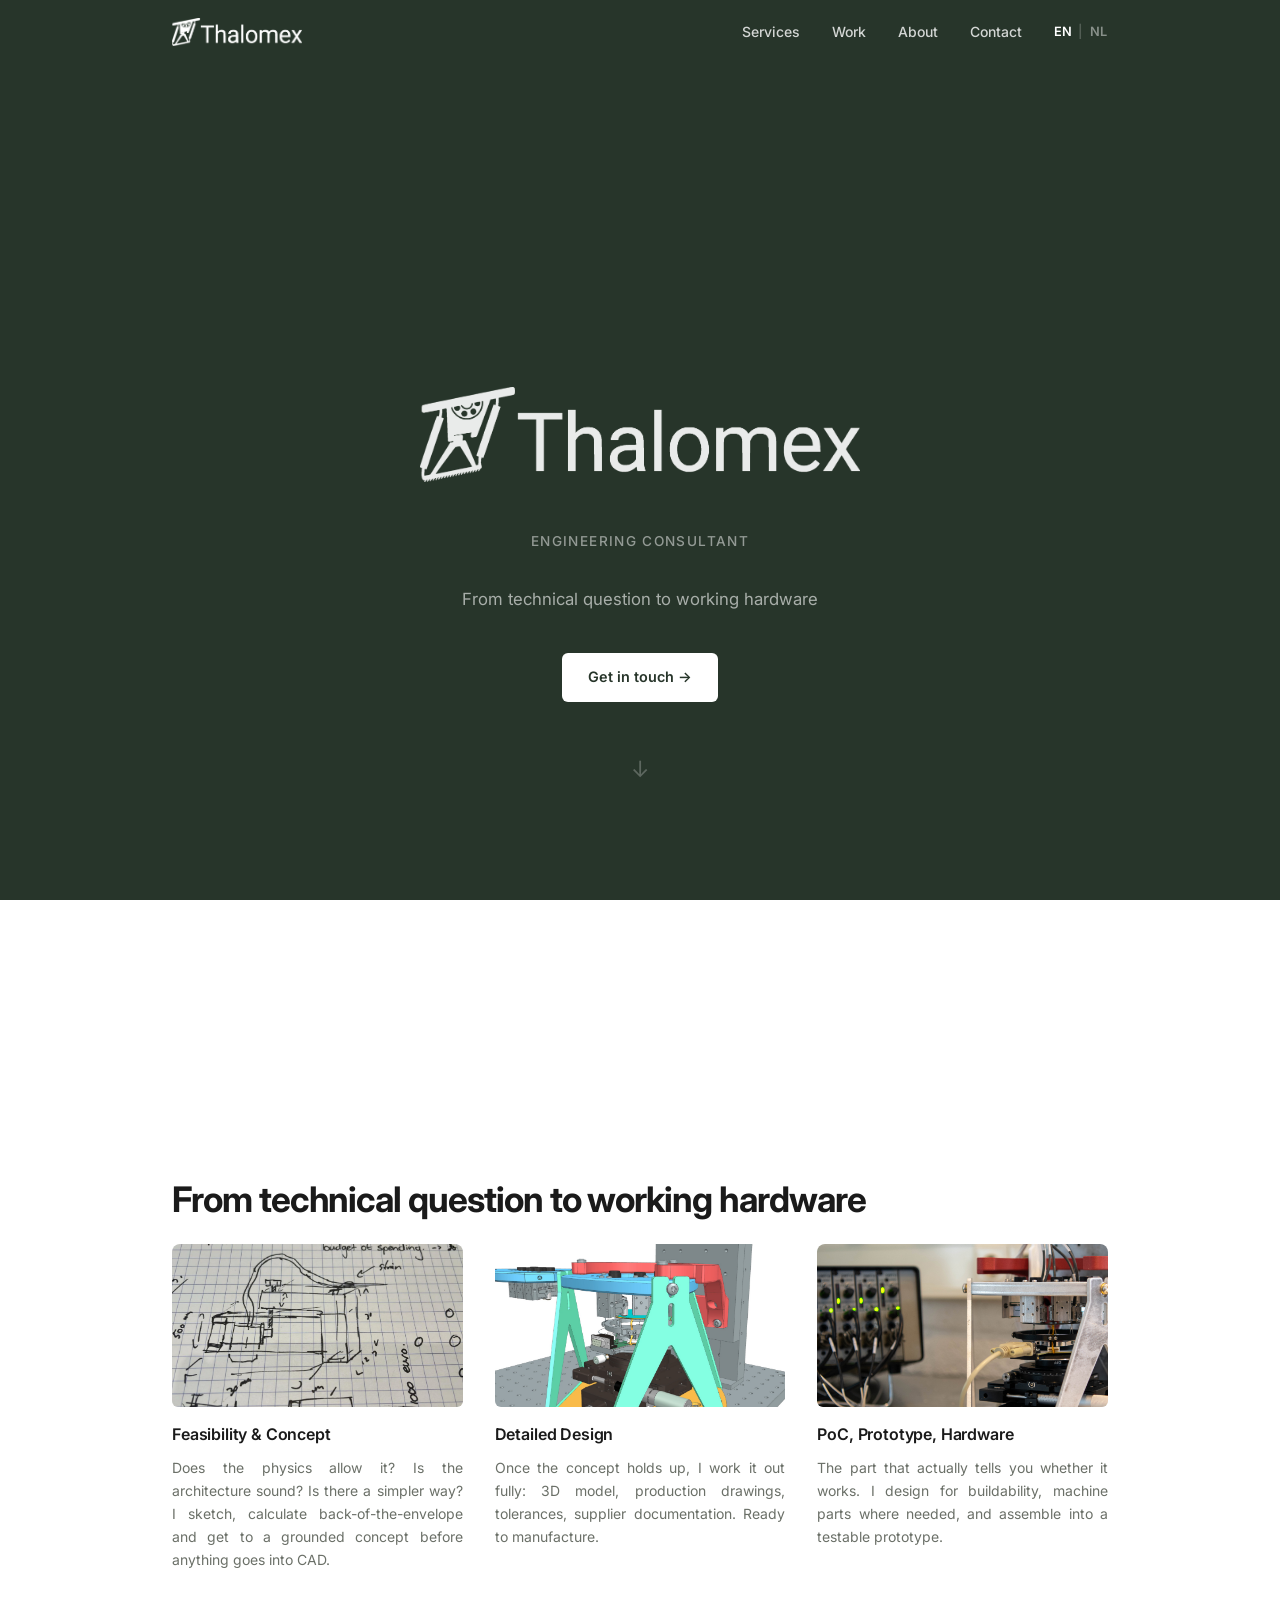
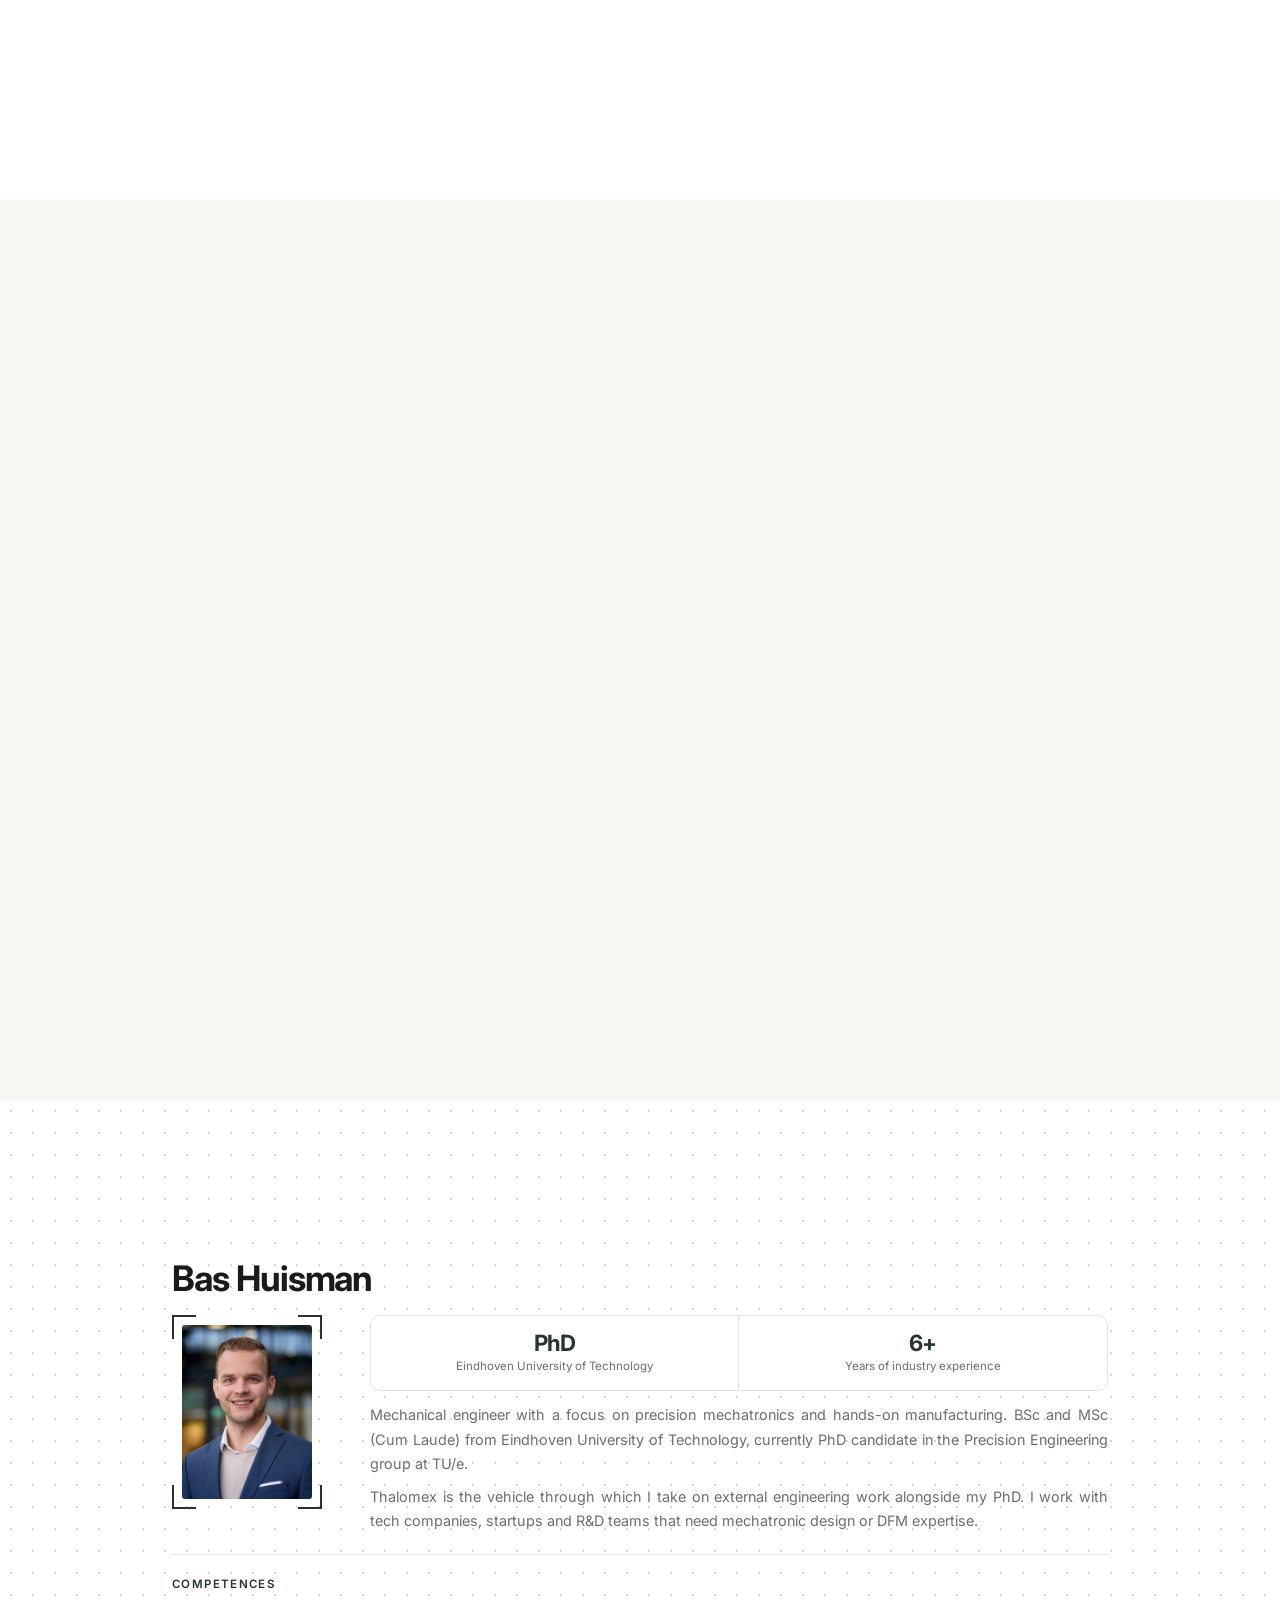
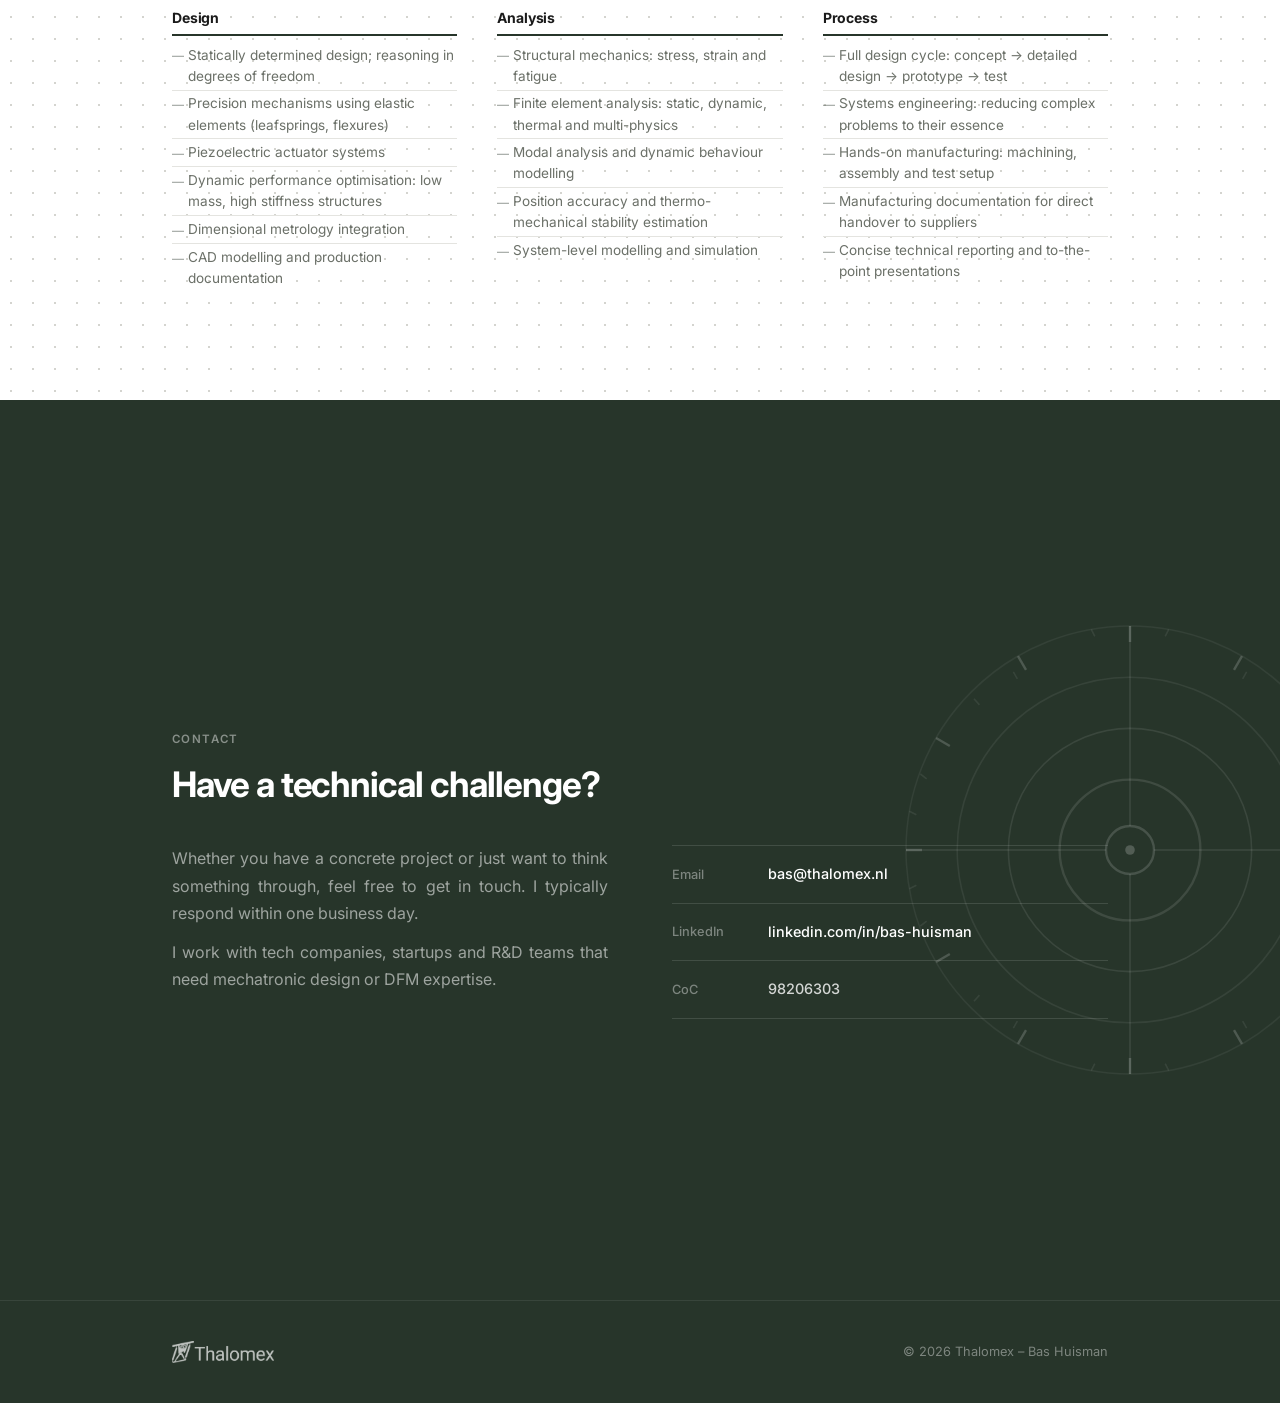
==== commit 64194c5c: "v0.2.5 cleaned up version" ====
--- a/index.html
+++ b/index.html
@@ -3,6 +3,7 @@
 <head>
   <meta charset="UTF-8" />
   <meta name="viewport" content="width=device-width, initial-scale=1.0" />
+  <meta name="version"     content="0.2.5" />
   <meta name="description" content="Bas Huisman – engineering consultant. Mechanical concept development, PoC design and mechatronic integration via Thalomex." />
   <title>Bas Huisman – Thalomex</title>
   <link rel="preconnect" href="https://fonts.googleapis.com" />
--- a/css/style.css
+++ b/css/style.css
@@ -1,5 +1,6 @@
+/* v0.2.5 */
 /* ═══════════════════════════════════════════════════════════
-   Thalomex – shared stylesheet
+   Thalomex – stylesheet
    ═══════════════════════════════════════════════════════════ */
 
 /* ─── Tokens ──────────────────────────────────────────────── */
@@ -18,8 +19,14 @@
 
 /* ─── Reset ───────────────────────────────────────────────── */
 *, *::before, *::after { box-sizing: border-box; margin: 0; padding: 0; }
+
 html {
-  scroll-behavior: smooth; /* used by JS scrollTo({ behavior:'smooth' }) */
+  overflow-x: hidden;
+  /* smooth-scroll used by JS scrollTo({ behavior:'smooth' }) */
+  scroll-behavior: smooth;
+  /* prevent mobile browsers from auto-adjusting text size per language */
+  -webkit-text-size-adjust: 100%;
+  text-size-adjust: 100%;
 }
 
 body {
@@ -28,6 +35,7 @@
   color: var(--text);
   line-height: 1.7;
   -webkit-font-smoothing: antialiased;
+  text-align: justify;
 }
 
 img { display: block; max-width: 100%; }
@@ -39,10 +47,12 @@
   padding: 0 2rem;
 }
 
+/* Every section except hero fills exactly one screen height on desktop.
+   On mobile (≤720 px) sections become height:auto so long content isn't clipped. */
 .section {
-  height: 100svh;
+  height: 100dvh;
   overflow: hidden;
-  padding: clamp(2rem, 5svh, 4.5rem) 0;
+  padding: max(calc(var(--nav-h) + 0.75rem), clamp(3rem, 6dvh, 5rem)) 0 clamp(1.5rem, 3dvh, 2.5rem);
   display: flex;
   flex-direction: column;
   justify-content: center;
@@ -54,7 +64,7 @@
   letter-spacing: 0.12em;
   text-transform: uppercase;
   color: var(--green);
-  margin-bottom: 1rem;
+  margin-bottom: 0.85rem;
 }
 
 h2 {
@@ -66,8 +76,6 @@
   margin-bottom: 1.25rem;
 }
 
-.divider { border: none; border-top: 1px solid var(--border); }
-
 /* ─── Nav ─────────────────────────────────────────────────── */
 #nav {
   position: fixed;
@@ -103,7 +111,6 @@
   transition: opacity 0.3s ease;
 }
 
-/* Only reveal nav logo once hero has scrolled away */
 #nav.scrolled .nav-logo {
   opacity: 1;
   pointer-events: auto;
@@ -115,7 +122,7 @@
   display: block;
 }
 
-/* White logo over hero, dark logo when nav is scrolled */
+/* White logo over hero, dark logo once nav is scrolled */
 .nav-logo .logo-dark  { display: none; }
 .nav-logo .logo-white { display: block; }
 #nav.scrolled .nav-logo .logo-white { display: none; }
@@ -181,10 +188,10 @@
 
 .lang-sep { color: rgba(255,255,255,0.2); }
 
-#nav.scrolled .lang-switch a { color: var(--muted); }
+#nav.scrolled .lang-switch a          { color: var(--muted); }
 #nav.scrolled .lang-switch a.active,
-#nav.scrolled .lang-switch a:hover { color: var(--text); }
-#nav.scrolled .lang-sep { color: var(--border); }
+#nav.scrolled .lang-switch a:hover   { color: var(--text); }
+#nav.scrolled .lang-sep              { color: var(--border); }
 
 /* ─── Floating contact button ─────────────────────────────── */
 .contact-fab {
@@ -194,7 +201,6 @@
   z-index: 400;
   display: inline-flex;
   align-items: center;
-  gap: 0.5rem;
   padding: 0.7rem 1.4rem;
   background: var(--green);
   color: var(--white);
@@ -217,7 +223,18 @@
 
 .contact-fab:hover { background: #1a2a1d; }
 
-/* ─── Hero logo (in-page, scrolls with content) ──────────── */
+/* ─── Hero ────────────────────────────────────────────────── */
+#hero {
+  background: var(--green);
+  height: 100dvh;
+  display: flex;
+  flex-direction: column;
+  align-items: center;
+  justify-content: flex-end;
+  padding-bottom: 7rem;
+  text-align: center;
+}
+
 .hero-logo {
   margin-bottom: 3rem;
 }
@@ -228,18 +245,6 @@
   display: block;
   margin: 0 auto;
   opacity: 0.9;
-}
-
-/* ─── Hero ────────────────────────────────────────────────── */
-#hero {
-  background: var(--green);
-  height: 100svh;
-  display: flex;
-  flex-direction: column;
-  align-items: center;
-  justify-content: flex-end;
-  padding-bottom: 7rem;
-  text-align: center;
 }
 
 .hero-label {
@@ -261,7 +266,6 @@
 .hero-cta {
   display: inline-flex;
   align-items: center;
-  gap: 0.5rem;
   padding: 0.75rem 1.6rem;
   background: var(--white);
   color: var(--green);
@@ -292,21 +296,27 @@
 .services-grid {
   display: grid;
   grid-template-columns: repeat(3, 1fr);
-  gap: 2rem 3rem;
-  margin-top: 2rem;
+  gap: 1.5rem 2rem;
+  margin-top: 1.5rem;
 }
 
 .service-block {
-  border-top: 2px solid var(--green);
-  padding-top: 1.1rem;
-}
-
-.service-number {
-  font-size: 0.68rem;
-  font-weight: 700;
-  letter-spacing: 0.12em;
-  color: var(--green);
-  margin-bottom: 0.65rem;
+  display: flex;
+  flex-direction: column;
+  overflow: hidden;
+  border-radius: 8px;
+}
+
+.service-img {
+  width: 100%;
+  aspect-ratio: 16 / 9;
+  object-fit: cover;
+  display: block;
+  border-radius: 6px;
+}
+
+.service-block-text {
+  padding: 0.85rem 0 0;
 }
 
 .service-block h3 {
@@ -315,6 +325,7 @@
   color: var(--text);
   letter-spacing: -0.01em;
   margin-bottom: 0.5rem;
+  margin-top: 0;
 }
 
 .service-block p {
@@ -323,27 +334,33 @@
   line-height: 1.65;
 }
 
-/* ─── Work (combined projects + experience carousel) ──────── */
+/* ─── Services: medium width (480–720 px) ─────────────────── */
+@media (min-width: 480px) and (max-width: 720px) {
+  .services-grid  { grid-template-columns: 1fr; gap: 1rem; }
+  .service-block  { flex-direction: row; align-items: stretch; }
+  .service-img    { width: 42%; aspect-ratio: unset; flex-shrink: 0;
+                    border-bottom: none; border-right: none; }
+  .service-block-text { padding: 0.65rem 0 0.65rem 1rem; }
+}
+
+/* ─── Work carousel ───────────────────────────────────────── */
 #work {
   background: var(--off-white);
-  justify-content: flex-start; /* align heading at top, carousel fills rest */
+  /* Natural height: fills at least the viewport but never clips card content */
+  height: auto;
+  min-height: 100dvh;
+  overflow: visible;
+  justify-content: flex-start;
 }
 
 #work > .wrap {
-  flex: 1;
   display: flex;
   flex-direction: column;
-  min-height: 0;
-}
-
-/* Carousel wrapper */
+}
+
 .carousel-outer {
   position: relative;
   margin-top: 1.5rem;
-  flex: 1;
-  display: flex;
-  flex-direction: column;
-  min-height: 0;
 }
 
 .carousel-track {
@@ -354,25 +371,24 @@
   scrollbar-width: none;
   -ms-overflow-style: none;
   padding-bottom: 0.25rem;
-  padding-right: 0.25rem;
-  flex: 1;           /* fill carousel-outer height */
-  min-height: 0;
+  /* Fixed height driven by viewport: fills remaining space below heading */
+  height: clamp(440px, calc(100dvh - 210px), 620px);
   align-items: stretch; /* cards fill track height */
 }
 
 .carousel-track::-webkit-scrollbar { display: none; }
 
-/* Navigation buttons */
 .carousel-nav {
   display: flex;
   justify-content: flex-end;
   gap: 0.5rem;
-  margin-top: 1.5rem;
+  margin-top: 0.25rem;
+  flex-shrink: 0;
 }
 
 .carousel-btn {
-  width: 40px;
-  height: 40px;
+  width: 44px;
+  height: 44px;
   border-radius: 50%;
   border: 1px solid var(--border);
   background: var(--white);
@@ -392,10 +408,12 @@
   color: var(--white);
 }
 
-/* Work card — exactly half the carousel width */
+/* ── Work card ── */
 .work-card {
-  flex: 0 0 calc(50% - 0.75rem);
-  min-width: 0;
+  /* Fixed 456px — exactly 2 fit in the 936px inner wrap at full width.
+     As the viewport narrows the second card scrolls off naturally (no resize).
+     min() prevents the card ever exceeding the visible area on small screens. */
+  flex: 0 0 min(456px, calc(100vw - 64px));
   scroll-snap-align: start;
   border: 1px solid var(--border);
   border-radius: var(--radius);
@@ -406,25 +424,17 @@
   transition: border-color 0.2s;
 }
 
-.work-card:hover {
-  border-color: var(--green);
-}
-
-/* Card image / visual header */
+.work-card:hover { border-color: var(--green); }
+
+/* Card image header — always 16:9 */
 .work-card-img {
-  aspect-ratio: 16 / 9;   /* default; overridden when card fills dynamic height */
+  aspect-ratio: 16 / 9;
   overflow: hidden;
   background: var(--off-white);
   flex-shrink: 0;
   position: relative;
+  /* top corners match card radius; card overflow:hidden clips bottom */
   border-radius: calc(var(--radius) - 1px) calc(var(--radius) - 1px) 0 0;
-}
-
-/* When carousel fills section height, image stretches to fill remaining card space */
-#work .work-card-img {
-  aspect-ratio: unset;
-  flex: 1;
-  min-height: 0;
 }
 
 .work-card-img img {
@@ -437,7 +447,7 @@
 
 .work-card:hover .work-card-img img { transform: scale(1.03); }
 
-/* Text-only header for experience cards */
+/* Text-only header (kept for potential future text-type cards) */
 .work-card-img--text {
   display: flex;
   align-items: flex-end;
@@ -453,7 +463,7 @@
   line-height: 1.25;
 }
 
-/* Card type badge (overlaid bottom-left of image) */
+/* Badge overlaid bottom-left of image */
 .work-card-badge {
   position: absolute;
   bottom: 0.6rem;
@@ -468,12 +478,33 @@
   backdrop-filter: blur(4px);
 }
 
-/* Card body */
+/* Card body — flex column, does not scroll itself */
 .work-card-body {
-  padding: 1.25rem 1.5rem 1.5rem;
+  padding: 1rem 1.25rem 1.25rem;
   display: flex;
   flex-direction: column;
   flex-grow: 1;
+  min-height: 0; /* required for nested flex scroll to work */
+}
+
+/* Scrollable middle zone: title + text + links only */
+.work-card-scroll {
+  flex: 1;
+  min-height: 0;
+  overflow-y: auto;
+  scrollbar-width: thin;
+  scrollbar-color: var(--border) transparent;
+}
+
+.work-card-scroll::-webkit-scrollbar        { width: 4px; }
+.work-card-scroll::-webkit-scrollbar-thumb  { background: var(--border); border-radius: 2px; }
+.work-card-scroll::-webkit-scrollbar-track  { background: transparent; }
+
+.work-card-meta {
+  display: flex;
+  align-items: center;
+  justify-content: space-between;
+  gap: 0.5rem;
 }
 
 .work-card-org {
@@ -481,59 +512,7 @@
   color: var(--muted);
 }
 
-.work-card-body h3 {
-  font-size: 0.95rem;
-  font-weight: 600;
-  color: var(--text);
-  line-height: 1.35;
-  margin: 0.3rem 0 0;
-}
-
-.work-card-body p {
-  font-size: 0.85rem;
-  color: var(--muted);
-  margin: 0.4rem 0 0;
-}
-
-/* Links appear directly below the text */
-.work-card-links {
-  display: flex;
-  flex-direction: column;
-  gap: 0.2rem;
-  margin-top: 0.6rem;
-}
-
-/* Tags always sit at the bottom of the card */
-.work-card-tags {
-  display: flex;
-  flex-wrap: wrap;
-  gap: 0.35rem;
-  margin-top: auto;
-  padding-top: 0.9rem;
-}
-
-.work-link {
-  display: inline-flex;
-  align-items: center;
-  gap: 0.3rem;
-  font-size: 0.78rem;
-  font-weight: 500;
-  color: var(--green);
-  text-decoration: none;
-  white-space: nowrap;
-}
-
-.work-link:hover { text-decoration: underline; }
-
-/* ── PhD indicator (pill only, no border) ── */
-
-.work-card-meta {
-  display: flex;
-  align-items: center;
-  justify-content: space-between;
-  gap: 0.5rem;
-}
-
+/* PhD indicator pill */
 .phd-pill {
   display: inline-flex;
   align-items: center;
@@ -549,7 +528,61 @@
   flex-shrink: 0;
 }
 
+.work-card-body h3 {
+  font-size: 0.95rem;
+  font-weight: 600;
+  color: var(--text);
+  line-height: 1.35;
+  margin: 0.3rem 0 0;
+}
+
+.work-card-body p {
+  font-size: 0.85rem;
+  color: var(--muted);
+  margin: 0.4rem 0 0;
+}
+
+/* Links directly below text */
+.work-card-links {
+  display: flex;
+  flex-direction: column;
+  gap: 0.2rem;
+  margin-top: 0.5rem;
+}
+
+.work-link {
+  display: inline-flex;
+  align-items: center;
+  font-size: 0.78rem;
+  font-weight: 500;
+  color: var(--green);
+  text-decoration: none;
+}
+
+.work-link:hover { text-decoration: underline; }
+
+/* Tags pinned at the bottom — scroll div above fills the space */
+.work-card-tags {
+  display: flex;
+  flex-wrap: wrap;
+  gap: 0.35rem;
+  flex-shrink: 0;
+  padding-top: 0.75rem;
+}
+
+/* Shared tag pill (used in both work cards and about section) */
+.tag {
+  display: inline-block;
+  padding: 0.3rem 0.8rem;
+  background: var(--off-white);
+  border-radius: 100px;
+  font-size: 0.8rem;
+  font-weight: 500;
+  color: var(--green);
+}
+
 /* ─── About ───────────────────────────────────────────────── */
+#about h2 { margin-bottom: 0.6rem; }
 #about {
   background-color: var(--white);
   background-image: radial-gradient(circle, #d4d4cf 1px, transparent 1px);
@@ -559,9 +592,9 @@
 .about-grid {
   display: grid;
   grid-template-columns: 150px 1fr;
-  gap: 4rem;
+  gap: 3rem;
   align-items: start;
-  margin-top: 3rem;
+  margin-top: 1rem;
 }
 
 /* ── Photo column ── */
@@ -571,7 +604,7 @@
   align-items: stretch;
 }
 
-/* Engineering drawing frame: corner L-brackets via CSS gradients */
+/* Engineering drawing frame: L-bracket corners via CSS gradients */
 .photo-frame {
   position: relative;
   padding: 10px;
@@ -594,7 +627,7 @@
   aspect-ratio: 3 / 4;
 }
 
-/* Title-block caption — drawing title block style */
+/* Title-block caption */
 .photo-caption {
   border: 1px solid var(--border);
   border-top: none;
@@ -613,20 +646,21 @@
 /* ── Content column ── */
 .about-content p {
   color: var(--muted);
-  margin-bottom: 1rem;
-  font-size: 1rem;
+  margin-bottom: 0.5rem;
+  font-size: 0.9rem;
 }
 
 .about-content p:last-of-type { margin-bottom: 0; }
 
-/* Horizontal stats strip — component datasheet style */
+/* Stats strip — sits above the bio text */
 .about-stats-row {
   display: grid;
-  grid-template-columns: repeat(3, 1fr);
+  grid-template-columns: repeat(2, 1fr);
   border: 1px solid var(--border);
   border-radius: var(--radius);
   overflow: hidden;
-  margin-top: 2rem;
+  margin-top: 0;
+  margin-bottom: 0.75rem;
   background: var(--white);
 }
 
@@ -639,9 +673,9 @@
 .stat-cell:last-child { border-right: none; }
 
 .stat-nr {
-  font-size: 1.9rem;
+  font-size: 1.4rem;
   font-weight: 700;
-  letter-spacing: -0.04em;
+  letter-spacing: -0.03em;
   color: var(--green);
   line-height: 1;
   margin-bottom: 0.25rem;
@@ -657,17 +691,69 @@
   display: flex;
   flex-wrap: wrap;
   gap: 0.5rem;
-  margin-top: 1.75rem;
-}
-
-.tag {
-  display: inline-block;
-  padding: 0.3rem 0.8rem;
-  background: var(--off-white);
-  border-radius: 100px;
-  font-size: 0.8rem;
-  font-weight: 500;
+  margin-top: 1.5rem;
+}
+
+/* ─── Competences block (within About) ────────────────────── */
+.competences {
+  margin-top: 1.25rem;
+  padding-top: 1.25rem;
+  border-top: 1px solid var(--border);
+}
+
+.competences-heading {
+  font-size: 0.72rem;
+  font-weight: 600;
+  letter-spacing: 0.12em;
+  text-transform: uppercase;
   color: var(--green);
+  margin-bottom: 0.75rem;
+}
+
+.competences-grid {
+  display: grid;
+  grid-template-columns: repeat(3, 1fr);
+  gap: 1rem 2.5rem;
+}
+
+.competence-group .competence-title {
+  font-size: 0.875rem;
+  font-weight: 700;
+  color: var(--text);
+  letter-spacing: -0.01em;
+  margin-bottom: 0.35rem;
+  padding-bottom: 0.25rem;
+  border-bottom: 2px solid var(--green);
+}
+
+.competence-group ul {
+  list-style: none;
+  padding: 0;
+  margin: 0;
+}
+
+.competence-group ul li {
+  font-size: 0.85rem;
+  color: var(--muted);
+  line-height: 1.55;
+  padding: 0.18rem 0 0.18rem 1rem;
+  position: relative;
+  border-bottom: 1px solid var(--border);
+  text-align: left;
+}
+
+.competence-group ul li:last-child {
+  border-bottom: none;
+}
+
+.competence-group ul li::before {
+  content: '—';
+  position: absolute;
+  left: 0;
+  color: var(--green);
+  opacity: 0.5;
+  font-size: 0.75rem;
+  top: 0.35rem;
 }
 
 /* ─── Contact ─────────────────────────────────────────────── */
@@ -695,12 +781,15 @@
   grid-template-columns: 1fr 1fr;
   gap: 4rem;
   align-items: start;
-  margin-top: 3rem;
+  margin-top: 2.5rem;
   position: relative;
   z-index: 1;
 }
 
-.contact-intro p { color: rgba(255,255,255,0.55); margin-bottom: 0.75rem; }
+.contact-intro p {
+  color: rgba(255,255,255,0.55);
+  margin-bottom: 0.75rem;
+}
 
 .contact-details { display: flex; flex-direction: column; }
 
@@ -723,11 +812,15 @@
 }
 
 .contact-row span { color: rgba(255,255,255,0.8); font-weight: 500; }
-.contact-row a { color: var(--white); text-decoration: none; font-weight: 500; }
+.contact-row a    { color: var(--white); text-decoration: none; font-weight: 500; }
 .contact-row a:hover { color: rgba(255,255,255,0.7); }
 
 /* ─── Footer ──────────────────────────────────────────────── */
-footer { background: var(--green); padding: 2.5rem 0; border-top: 1px solid rgba(255,255,255,0.08); }
+footer {
+  background: var(--green);
+  padding: 2.5rem 0;
+  border-top: 1px solid rgba(255,255,255,0.08);
+}
 
 .footer-inner {
   display: flex;
@@ -737,8 +830,8 @@
   gap: 1rem;
 }
 
-footer img { height: 22px; width: auto; opacity: 0.7; }
-.footer-copy { font-size: 0.8rem; color: rgba(255,255,255,0.4); }
+footer img    { height: 22px; width: auto; opacity: 0.7; }
+.footer-copy  { font-size: 0.8rem; color: rgba(255,255,255,0.4); }
 
 /* ─── Fade-in ─────────────────────────────────────────────── */
 .fade-in {
@@ -749,11 +842,36 @@
 
 .fade-in.visible { opacity: 1; transform: translateY(0); }
 
-/* ─── Responsive ──────────────────────────────────────────── */
+/* ─── Responsive: narrow (≤999 px) — 2→1 card column jump ── */
+@media (max-width: 999px) {
+  /* At this width the viewport is too narrow for 2 × 456px + 24px gap.
+     Constrain the carousel outer to one-card width so the second card
+     sits fully off-screen — cards keep their original 456px width. */
+  .carousel-outer {
+    max-width: min(456px, calc(100vw - 4rem));
+    margin-left: auto;
+    margin-right: auto;
+  }
+}
+
+/* ─── Responsive: mobile (≤720 px) ───────────────────────── */
 @media (max-width: 720px) {
-  .section { padding: 4rem 0; }
-
-  /* Nav: show hamburger, collapse links */
+
+  /* Sections: natural height on mobile — no clipping */
+  .section {
+    height: auto;
+    min-height: 100dvh;
+    overflow: visible;
+    padding: calc(var(--nav-h) + 1rem) 0 3rem;
+    height: auto;
+    min-height: 100dvh;
+    overflow: visible;
+  }
+
+  /* Carousel: let height be natural on mobile (section is already auto) */
+  .carousel-track { height: auto; }
+
+  /* Nav: hamburger + collapsible links */
   .hamburger { display: block; }
 
   .nav-links {
@@ -769,39 +887,37 @@
     backdrop-filter: blur(8px);
   }
 
-  .nav-links.open { display: flex; }
-
-  /* When menu is open and nav is transparent (over hero), use dark links */
-  .nav-links.open a { color: var(--text); }
-
-  #nav.scrolled .nav-links { background: rgba(255,255,255,0.98); }
-
-  /* About: stack photo above text */
+  .nav-links.open     { display: flex; }
+  .nav-links.open a   { color: var(--text); }
+
+  /* About: stack photo above text, keep photo small */
   .about-grid {
     grid-template-columns: 1fr;
-    gap: 2rem;
+    gap: 1.75rem;
+    margin-top: 2rem;
   }
 
-  .about-photo-col {
-    max-width: 140px; /* keep photo small on mobile too */
-  }
-
-  /* Stats: 3 cols still fine at mobile, or wrap to 1 col */
+  .about-photo-col { max-width: 130px; }
+
+  /* Stats: stack to 1 col */
   .about-stats-row {
     grid-template-columns: 1fr;
   }
-  .stat-cell { border-right: none; border-bottom: 1px solid var(--border); }
+  .stat-cell          { border-right: none; border-bottom: 1px solid var(--border); }
   .stat-cell:last-child { border-bottom: none; }
 
-  /* Contact: stack */
-  .contact-grid { grid-template-columns: 1fr; gap: 2rem; }
-
-  /* Services: stack on mobile */
-  .services-grid { grid-template-columns: 1fr; gap: 1.75rem; }
-
-  /* Work carousel: single card full width on mobile */
-  .work-card { flex: 0 0 100%; }
-
-  /* Reticle: hide on small screens (it overflows) */
+  /* Contact: stack columns */
+  .contact-grid { grid-template-columns: 1fr; gap: 2rem; margin-top: 2rem; }
+
+  /* Services: narrow (<480 px) — banner crop, stack */
+  .service-block  { flex-direction: column; }
+  .service-img    { aspect-ratio: 3 / 1; width: 100%; border-right: none; border-bottom: none; }
+  .service-block-text { padding: 0.65rem 0 0; }
+  .services-grid  { grid-template-columns: 1fr; gap: 1.25rem; }
+
+  /* Competences: stack to 1 col on mobile */
+  .competences-grid { grid-template-columns: 1fr; gap: 1rem; }
+
+  /* Decorative reticle overflows on small screens */
   .contact-reticle { display: none; }
 }
